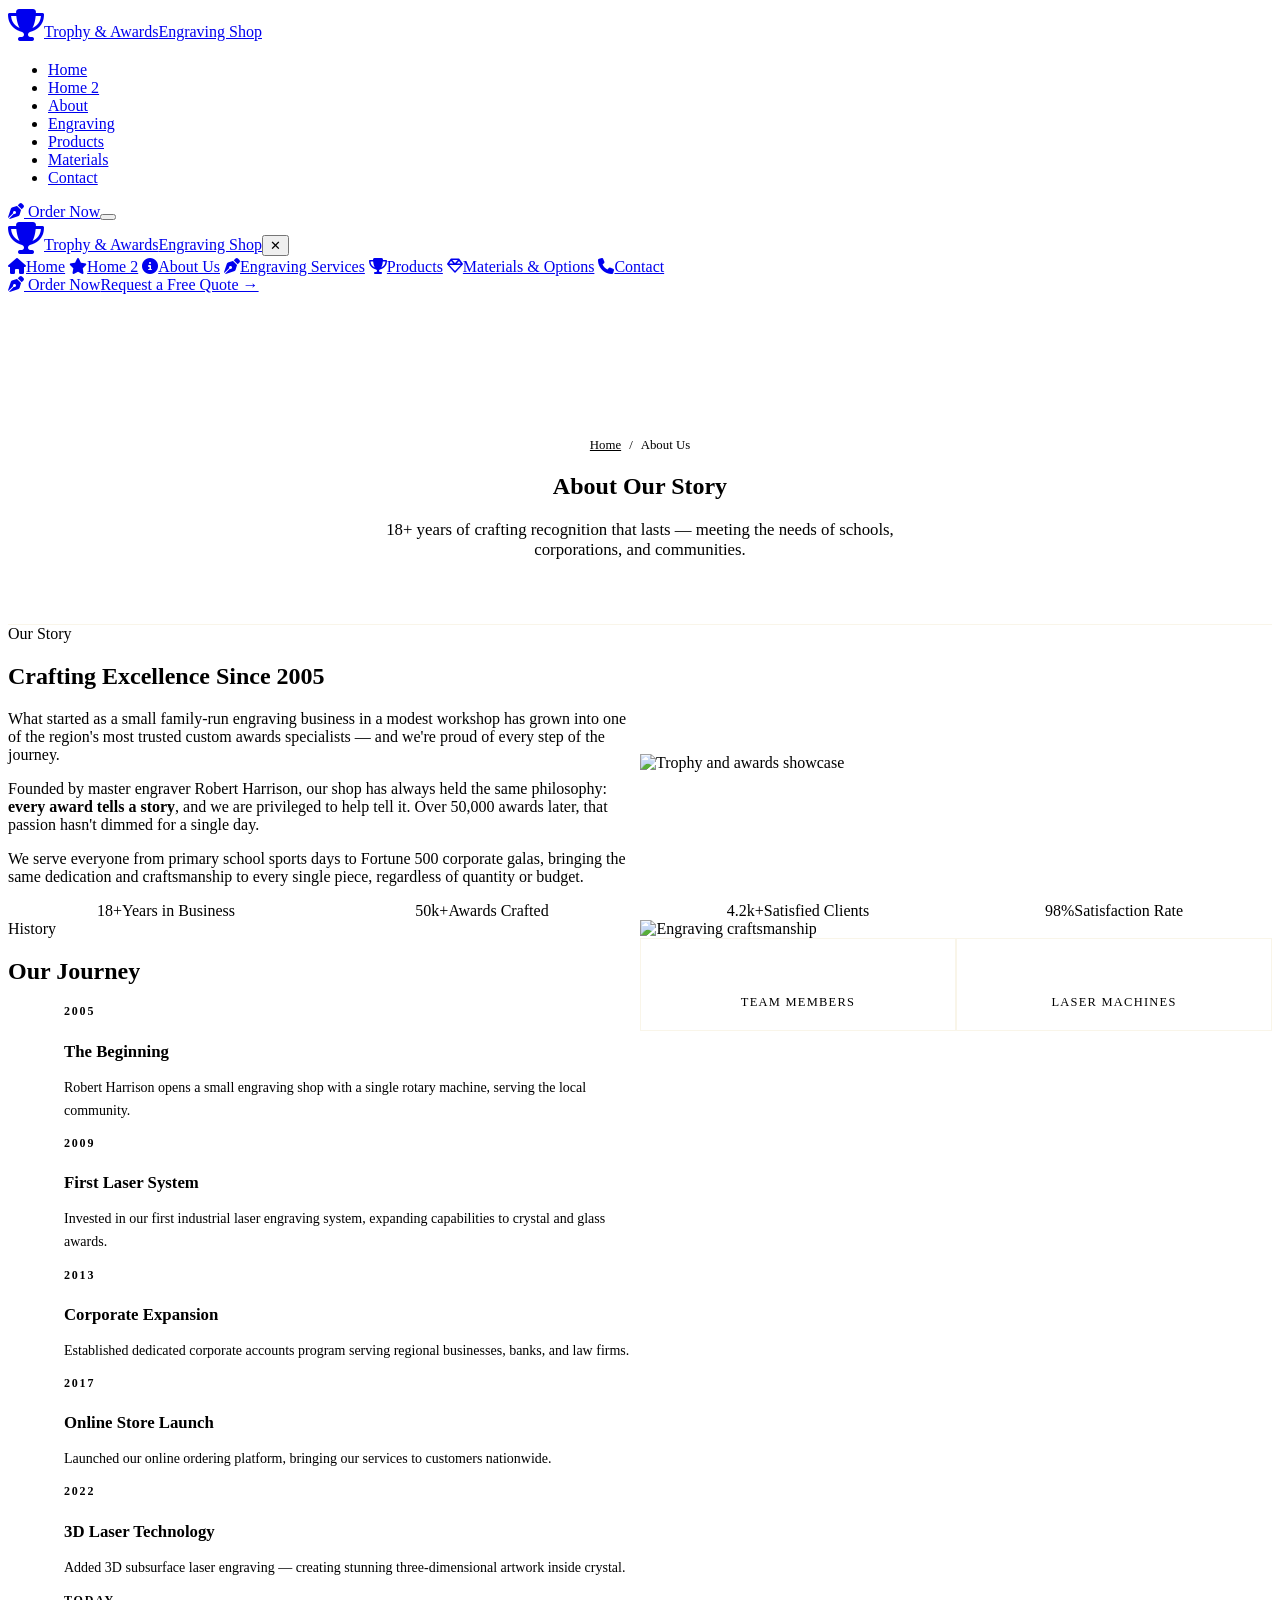
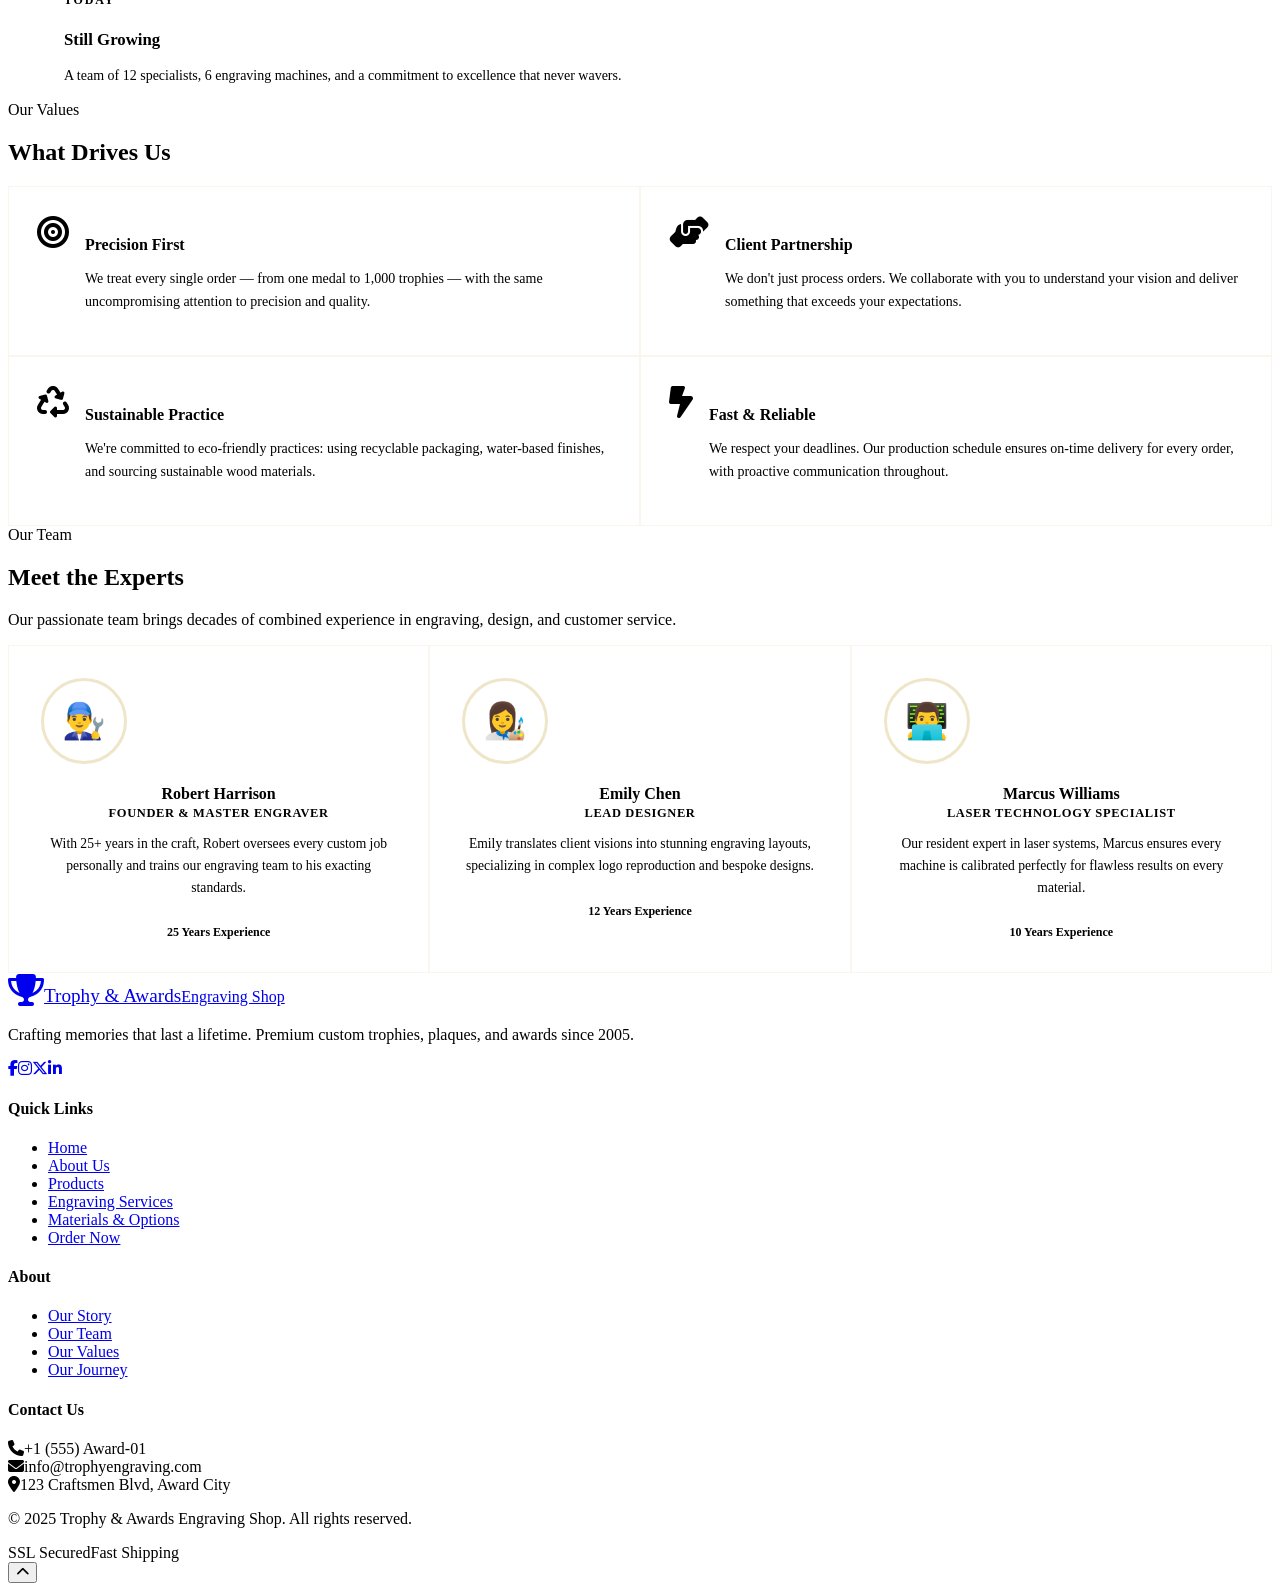
==== about.html @ d20b9114 "commit" ====
<!DOCTYPE html>
<html lang="en">
<head>
  <meta charset="UTF-8" />
  <meta name="viewport" content="width=device-width, initial-scale=1.0" />
  <title>About Us | Trophy & Awards Engraving Shop</title>
  <meta name="description" content="Learn about our 18+ years of craftsmanship, our team of expert engravers, and our commitment to delivering the finest custom awards." />
  <link rel="preconnect" href="https://fonts.googleapis.com" />
  <link rel="preconnect" href="https://fonts.gstatic.com" crossorigin />
  <link href="https://fonts.googleapis.com/css2?family=Playfair+Display:ital,wght@0,400;0,600;0,700;0,800;1,400;1,700&family=Inter:wght@300;400;500;600;700&display=swap" rel="stylesheet" />
  <link rel="stylesheet" href="https://cdnjs.cloudflare.com/ajax/libs/font-awesome/6.5.0/css/all.min.css" />
  <link rel="stylesheet" href="css/style.css" />
  <link rel="stylesheet" href="css/components.css" />
  <link rel="stylesheet" href="css/animations.css" />
  <style>
    .page-hero { padding:9rem 0 4rem;background:linear-gradient(180deg,var(--navy-mid) 0%,var(--navy) 100%);border-bottom:1px solid rgba(201,168,76,0.12);text-align:center; }
    .page-hero .breadcrumb { display:flex;align-items:center;justify-content:center;gap:0.5rem;font-size:0.8rem;color:var(--text-muted);margin-bottom:var(--space-sm); }
    .page-hero .breadcrumb a { color:var(--gold); }

    /* Timeline */
    .timeline { position:relative;padding-left:2.5rem; }
    .timeline::before { content:'';position:absolute;left:0.6rem;top:0;bottom:0;width:2px;background:linear-gradient(180deg,var(--gold),var(--gold-dark)); }
    .timeline-item { position:relative;margin-bottom:var(--space-xl);padding-left:1rem; }
    .timeline-dot { position:absolute;left:-2.5rem;top:0.1rem;width:24px;height:24px;border-radius:50%;background:var(--gold-gradient);border:3px solid var(--navy);box-shadow:0 0 0 2px var(--gold); }
    .timeline-year { font-size:0.75rem;font-weight:700;color:var(--gold);letter-spacing:0.15em;margin-bottom:0.3rem;text-transform:uppercase; }
    .timeline-item h4 { font-size:1.05rem;color:var(--white);margin-bottom:0.35rem; }
    .timeline-item p { font-size:0.875rem;color:var(--text-muted);line-height:1.65; }

    /* Values grid */
    .values-grid { display:grid;grid-template-columns:repeat(2,1fr);gap:var(--space-lg); }
    .value-card {
      background:var(--navy-mid);border:1px solid rgba(201,168,76,0.1);border-radius:var(--radius-lg);
      padding:1.75rem;display:flex;gap:1rem;align-items:flex-start;
      transition:all var(--transition-normal);
    }
    .value-card:hover { border-color:rgba(201,168,76,0.3);transform:translateY(-4px);box-shadow:var(--shadow-card); }
    .value-icon { font-size:2rem;flex-shrink:0; }
    .value-card h4 { font-size:1rem;color:var(--white);margin-bottom:0.4rem; }
    .value-card p { font-size:0.875rem;color:var(--text-muted);line-height:1.6; }

    /* Team cards */
    .team-grid { display:grid;grid-template-columns:repeat(3,1fr);gap:var(--space-lg); }
    .team-card {
      background:var(--navy-mid);border:1px solid rgba(201,168,76,0.1);border-radius:var(--radius-xl);
      padding:2rem;text-align:center;transition:all var(--transition-normal);
    }
    .team-card:hover { border-color:rgba(201,168,76,0.3);transform:translateY(-6px);box-shadow:var(--shadow-card); }
    .team-avatar { width:80px;height:80px;border-radius:50%;background:var(--navy-lighter);border:3px solid rgba(201,168,76,0.3);display:flex;align-items:center;justify-content:center;font-size:2.2rem;margin:0 auto var(--space-sm); }
    .team-card h4 { font-size:1rem;color:var(--white);margin-bottom:0.2rem; }
    .team-card .role { font-size:0.78rem;color:var(--gold);font-weight:600;letter-spacing:0.05em;text-transform:uppercase; }
    .team-card p { font-size:0.85rem;color:var(--text-muted);margin-top:0.75rem;line-height:1.6; }
    .team-card .experience { font-size:0.75rem;color:var(--text-muted);font-weight:600;margin-top:0.5rem;padding-top:0.75rem;border-top:1px solid rgba(255,255,255,0.06); }

    /* Process split */
    .about-split { display:grid;grid-template-columns:1fr 1fr;gap:var(--space-2xl);align-items:center;margin-bottom:var(--space-2xl); }
    .about-split:nth-child(even) { direction:rtl; }
    .about-split:nth-child(even) > * { direction:ltr; }
    .about-img { border-radius:var(--radius-xl);overflow:hidden;box-shadow:var(--shadow-card); }
    .about-img img { width:100%;height:360px;object-fit:cover; }

    @media(max-width:992px){
      .about-split { grid-template-columns:1fr; }
      .about-split:nth-child(even) { direction:ltr; }
      .team-grid { grid-template-columns:1fr 1fr; }
      .values-grid { grid-template-columns:1fr; }
    }
    @media(max-width:640px){ .team-grid { grid-template-columns:1fr; } }
  </style>
</head>
<body>

<nav class="navbar" id="navbar">
  <div class="container"><div class="nav-inner">
    <a href="index.html" class="nav-logo"><span class="nav-logo-icon" style="font-size:2rem;"><i class="fa-solid fa-trophy" style="color: var(--gold);"></i></span><span class="nav-logo-text"><span class="brand-name">Trophy & Awards</span><span class="brand-sub">Engraving Shop</span></span></a>
    <ul class="nav-links">
      <li><a href="index.html" class="nav-link">Home</a></li>
      <li><a href="home2.html" class="nav-link">Home 2</a></li>
      <li><a href="about.html" class="nav-link active">About</a></li>
      <li><a href="engraving-services.html" class="nav-link">Engraving</a></li>
      <li><a href="products.html" class="nav-link">Products</a></li>
      <li><a href="materials.html" class="nav-link">Materials</a></li>
      <li><a href="contact.html" class="nav-link">Contact</a></li>
    </ul>
    <div class="nav-cta"><a href="order.html" class="btn btn-primary btn-sm"><i class="fa-solid fa-pen-nib"></i> Order Now</a><button class="hamburger" id="hamburger-btn" aria-label="Toggle menu"><span></span><span></span><span></span></button></div>
  </div></div>
</nav>
<div class="mobile-overlay" id="mobile-overlay"></div>
<aside class="mobile-menu" id="mobile-menu">
  <div class="mobile-menu-header"><a href="index.html" class="nav-logo"><span class="nav-logo-icon" style="font-size:2rem;"><i class="fa-solid fa-trophy" style="color: var(--gold);"></i></span><span class="nav-logo-text"><span class="brand-name">Trophy & Awards</span><span class="brand-sub">Engraving Shop</span></span></a><button class="mobile-close" id="mobile-close-btn">✕</button></div>
  <nav class="mobile-nav-links">
    <a href="index.html" class="mobile-nav-link"><span class="link-icon"><i class="fa-solid fa-house"></i></span>Home</a>
    <a href="home2.html" class="mobile-nav-link"><span class="link-icon"><i class="fa-solid fa-star"></i></span>Home 2</a>
    <a href="about.html" class="mobile-nav-link active"><span class="link-icon"><i class="fa-solid fa-circle-info"></i></span>About Us</a>
    <a href="engraving-services.html" class="mobile-nav-link"><span class="link-icon"><i class="fa-solid fa-pen-nib"></i></span>Engraving Services</a>
    <a href="products.html" class="mobile-nav-link"><span class="link-icon"><i class="fa-solid fa-trophy"></i></span>Products</a>
    <a href="materials.html" class="mobile-nav-link"><span class="link-icon"><i class="fa-regular fa-gem"></i></span>Materials & Options</a>
    <a href="contact.html" class="mobile-nav-link"><span class="link-icon"><i class="fa-solid fa-phone"></i></span>Contact</a>
  </nav>
  <div class="mobile-menu-footer"><a href="order.html" class="btn btn-primary"><i class="fa-solid fa-pen-nib"></i> Order Now</a><a href="contact.html#quote" class="mobile-quote-btn">Request a Free Quote →</a></div>
</aside>

<!-- Page Hero -->
<section class="page-hero">
  <div class="container">
    <nav class="breadcrumb"><a href="index.html">Home</a><span>/</span><span>About Us</span></nav>
    <h1 class="fade-up">About <span class="text-gradient">Our Story</span></h1>
    <p class="fade-up anim-delay-1" style="max-width:560px;margin:1rem auto 0;font-size:1.05rem;">
      18+ years of crafting recognition that lasts — meeting the needs of schools, corporations, and communities.
    </p>
  </div>
</section>

<!-- Story -->
<section class="section">
  <div class="container">
    <div style="display:grid;grid-template-columns:1fr 1fr;gap:var(--space-2xl);align-items:center;">
      <div class="reveal-left">
        <span class="section-tag">Our Story</span>
        <h2 class="mt-sm">Crafting <span class="text-gradient">Excellence</span> Since 2005</h2>
        <p class="mt-md">What started as a small family-run engraving business in a modest workshop has grown into one of the region's most trusted custom awards specialists — and we're proud of every step of the journey.</p>
        <p class="mt-md">Founded by master engraver Robert Harrison, our shop has always held the same philosophy: <strong style="color:var(--white)">every award tells a story</strong>, and we are privileged to help tell it. Over 50,000 awards later, that passion hasn't dimmed for a single day.</p>
        <p class="mt-md">We serve everyone from primary school sports days to Fortune 500 corporate galas, bringing the same dedication and craftsmanship to every single piece, regardless of quantity or budget.</p>
      </div>
      <div class="reveal-right">
        <img src="images/hero_main.png" alt="Trophy and awards showcase" style="border-radius:var(--radius-xl);box-shadow:var(--shadow-card);height:420px;object-fit:cover;width:100%;" loading="lazy" />
      </div>
    </div>
  </div>
</section>

<!-- Stats -->
<section class="section" style="background:var(--navy-mid);">
  <div class="container">
    <div style="display:grid;grid-template-columns:repeat(4,1fr);gap:var(--space-xl);text-align:center;">
      <div class="reveal"><span class="stat-number counter-value" data-target="18" data-suffix="+">18+</span><span class="stat-label">Years in Business</span></div>
      <div class="reveal delay-1"><span class="stat-number counter-value" data-target="50000" data-suffix="+">50k+</span><span class="stat-label">Awards Crafted</span></div>
      <div class="reveal delay-2"><span class="stat-number counter-value" data-target="4200" data-suffix="+">4.2k+</span><span class="stat-label">Satisfied Clients</span></div>
      <div class="reveal delay-3"><span class="stat-number counter-value" data-target="98" data-suffix="%">98%</span><span class="stat-label">Satisfaction Rate</span></div>
    </div>
  </div>
</section>

<!-- Company Timeline -->
<section class="section">
  <div class="container">
    <div style="display:grid;grid-template-columns:1fr 1fr;gap:var(--space-2xl);align-items:flex-start;">
      <div class="reveal-left">
        <span class="section-tag">History</span>
        <h2 class="mt-sm mb-xl">Our <span class="text-gradient">Journey</span></h2>
        <div class="timeline">
          <div class="timeline-item">
            <div class="timeline-dot"></div>
            <div class="timeline-year">2005</div>
            <h4>The Beginning</h4>
            <p>Robert Harrison opens a small engraving shop with a single rotary machine, serving the local community.</p>
          </div>
          <div class="timeline-item">
            <div class="timeline-dot"></div>
            <div class="timeline-year">2009</div>
            <h4>First Laser System</h4>
            <p>Invested in our first industrial laser engraving system, expanding capabilities to crystal and glass awards.</p>
          </div>
          <div class="timeline-item">
            <div class="timeline-dot"></div>
            <div class="timeline-year">2013</div>
            <h4>Corporate Expansion</h4>
            <p>Established dedicated corporate accounts program serving regional businesses, banks, and law firms.</p>
          </div>
          <div class="timeline-item">
            <div class="timeline-dot"></div>
            <div class="timeline-year">2017</div>
            <h4>Online Store Launch</h4>
            <p>Launched our online ordering platform, bringing our services to customers nationwide.</p>
          </div>
          <div class="timeline-item">
            <div class="timeline-dot"></div>
            <div class="timeline-year">2022</div>
            <h4>3D Laser Technology</h4>
            <p>Added 3D subsurface laser engraving — creating stunning three-dimensional artwork inside crystal.</p>
          </div>
          <div class="timeline-item">
            <div class="timeline-dot"></div>
            <div class="timeline-year">Today</div>
            <h4>Still Growing</h4>
            <p>A team of 12 specialists, 6 engraving machines, and a commitment to excellence that never wavers.</p>
          </div>
        </div>
      </div>
      <div class="reveal-right" style="position:sticky;top:100px;">
        <img src="images/laser_engraving.png" alt="Engraving craftsmanship" style="border-radius:var(--radius-xl);box-shadow:var(--shadow-card);width:100%;margin-bottom:var(--space-lg);" loading="lazy" />
        <div style="display:grid;grid-template-columns:1fr 1fr;gap:var(--space-sm);">
          <div style="background:var(--navy-mid);border:1px solid rgba(201,168,76,0.12);border-radius:var(--radius-lg);padding:1.25rem;text-align:center;">
            <div style="font-size:1.8rem;font-family:var(--font-heading);background:var(--gold-gradient);-webkit-background-clip:text;-webkit-text-fill-color:transparent;background-clip:text;font-weight:800;">12</div>
            <div style="font-size:0.78rem;color:var(--text-muted);text-transform:uppercase;letter-spacing:0.1em;margin-top:0.2rem;">Team Members</div>
          </div>
          <div style="background:var(--navy-mid);border:1px solid rgba(201,168,76,0.12);border-radius:var(--radius-lg);padding:1.25rem;text-align:center;">
            <div style="font-size:1.8rem;font-family:var(--font-heading);background:var(--gold-gradient);-webkit-background-clip:text;-webkit-text-fill-color:transparent;background-clip:text;font-weight:800;">6</div>
            <div style="font-size:0.78rem;color:var(--text-muted);text-transform:uppercase;letter-spacing:0.1em;margin-top:0.2rem;">Laser Machines</div>
          </div>
        </div>
      </div>
    </div>
  </div>
</section>

<!-- Our Values -->
<section class="section" style="background:var(--navy-mid);">
  <div class="container">
    <div class="section-header">
      <span class="section-tag">Our Values</span>
      <h2>What <span class="text-gradient">Drives Us</span></h2>
      <div class="gold-divider"></div>
    </div>
    <div class="values-grid stagger-children">
      <div class="value-card reveal">
        <div class="value-icon"><i class="fa-solid fa-bullseye" style="color: var(--gold);"></i></div>
        <div><h4>Precision First</h4><p>We treat every single order — from one medal to 1,000 trophies — with the same uncompromising attention to precision and quality.</p></div>
      </div>
      <div class="value-card reveal delay-1">
        <div class="value-icon"><i class="fa-solid fa-handshake-angle" style="color: var(--gold);"></i></div>
        <div><h4>Client Partnership</h4><p>We don't just process orders. We collaborate with you to understand your vision and deliver something that exceeds your expectations.</p></div>
      </div>
      <div class="value-card reveal delay-2">
        <div class="value-icon"><i class="fa-solid fa-recycle" style="color: var(--gold);"></i></div>
        <div><h4>Sustainable Practice</h4><p>We're committed to eco-friendly practices: using recyclable packaging, water-based finishes, and sourcing sustainable wood materials.</p></div>
      </div>
      <div class="value-card reveal delay-3">
        <div class="value-icon"><i class="fa-solid fa-bolt-lightning" style="color: var(--gold);"></i></div>
        <div><h4>Fast & Reliable</h4><p>We respect your deadlines. Our production schedule ensures on-time delivery for every order, with proactive communication throughout.</p></div>
      </div>
    </div>
  </div>
</section>

<!-- Team -->
<section class="section">
  <div class="container">
    <div class="section-header">
      <span class="section-tag">Our Team</span>
      <h2>Meet the <span class="text-gradient">Experts</span></h2>
      <div class="gold-divider"></div>
      <p>Our passionate team brings decades of combined experience in engraving, design, and customer service.</p>
    </div>
    <div class="team-grid stagger-children">
      <div class="team-card reveal">
        <div class="team-avatar">👨‍🔧</div>
        <h4>Robert Harrison</h4>
        <div class="role">Founder & Master Engraver</div>
        <p>With 25+ years in the craft, Robert oversees every custom job personally and trains our engraving team to his exacting standards.</p>
        <div class="experience">25 Years Experience</div>
      </div>
      <div class="team-card reveal delay-1">
        <div class="team-avatar">👩‍🎨</div>
        <h4>Emily Chen</h4>
        <div class="role">Lead Designer</div>
        <p>Emily translates client visions into stunning engraving layouts, specializing in complex logo reproduction and bespoke designs.</p>
        <div class="experience">12 Years Experience</div>
      </div>
      <div class="team-card reveal delay-2">
        <div class="team-avatar">👨‍💻</div>
        <h4>Marcus Williams</h4>
        <div class="role">Laser Technology Specialist</div>
        <p>Our resident expert in laser systems, Marcus ensures every machine is calibrated perfectly for flawless results on every material.</p>
        <div class="experience">10 Years Experience</div>
      </div>
    </div>
  </div>
</section>

<!-- Footer -->
<footer class="footer">
  <div class="container">
    <div class="footer-grid">
      <div class="footer-brand"><a href="index.html" class="nav-logo"><span class="nav-logo-icon" style="font-size:2rem;"><i class="fa-solid fa-trophy" style="color: var(--gold);"></i></span><span class="nav-logo-text"><span class="brand-name" style="font-size:1.2rem;">Trophy & Awards</span><span class="brand-sub">Engraving Shop</span></span></a><p>Crafting memories that last a lifetime. Premium custom trophies, plaques, and awards since 2005.</p><div class="footer-social"><a href="#" class="social-link"><i class="fa-brands fa-facebook-f"></i></a><a href="#" class="social-link"><i class="fa-brands fa-instagram"></i></a><a href="#" class="social-link"><i class="fa-brands fa-x-twitter"></i></a><a href="#" class="social-link"><i class="fa-brands fa-linkedin-in"></i></a></div></div>
      <div><h4 class="footer-heading">Quick Links</h4><ul class="footer-links"><li><a href="index.html">Home</a></li><li><a href="about.html">About Us</a></li><li><a href="products.html">Products</a></li><li><a href="engraving-services.html">Engraving Services</a></li><li><a href="materials.html">Materials & Options</a></li><li><a href="order.html">Order Now</a></li></ul></div>
      <div><h4 class="footer-heading">About</h4><ul class="footer-links"><li><a href="about.html">Our Story</a></li><li><a href="about.html">Our Team</a></li><li><a href="about.html">Our Values</a></li><li><a href="about.html">Our Journey</a></li></ul></div>
      <div><h4 class="footer-heading">Contact Us</h4><div class="footer-contact-item"><span class="icon"><i class="fa-solid fa-phone" style="color: var(--gold);"></i></span><span>+1 (555) Award-01</span></div><div class="footer-contact-item"><span class="icon"><i class="fa-solid fa-envelope" style="color: var(--gold);"></i></span><span>info@trophyengraving.com</span></div><div class="footer-contact-item"><span class="icon"><i class="fa-solid fa-location-dot" style="color: var(--gold);"></i></span><span>123 Craftsmen Blvd, Award City</span></div></div>
    </div>
    <div class="footer-bottom"><p>© 2025 Trophy & Awards Engraving Shop. All rights reserved.</p><div class="footer-badges"><span class="badge badge-gold">SSL Secured</span><span class="badge badge-silver">Fast Shipping</span></div></div>
  </div>
</footer>
<button id="back-to-top" aria-label="Back to top"><i class="fa-solid fa-chevron-up"></i></button>
<script src="js/main.js"></script>
</body>
</html>
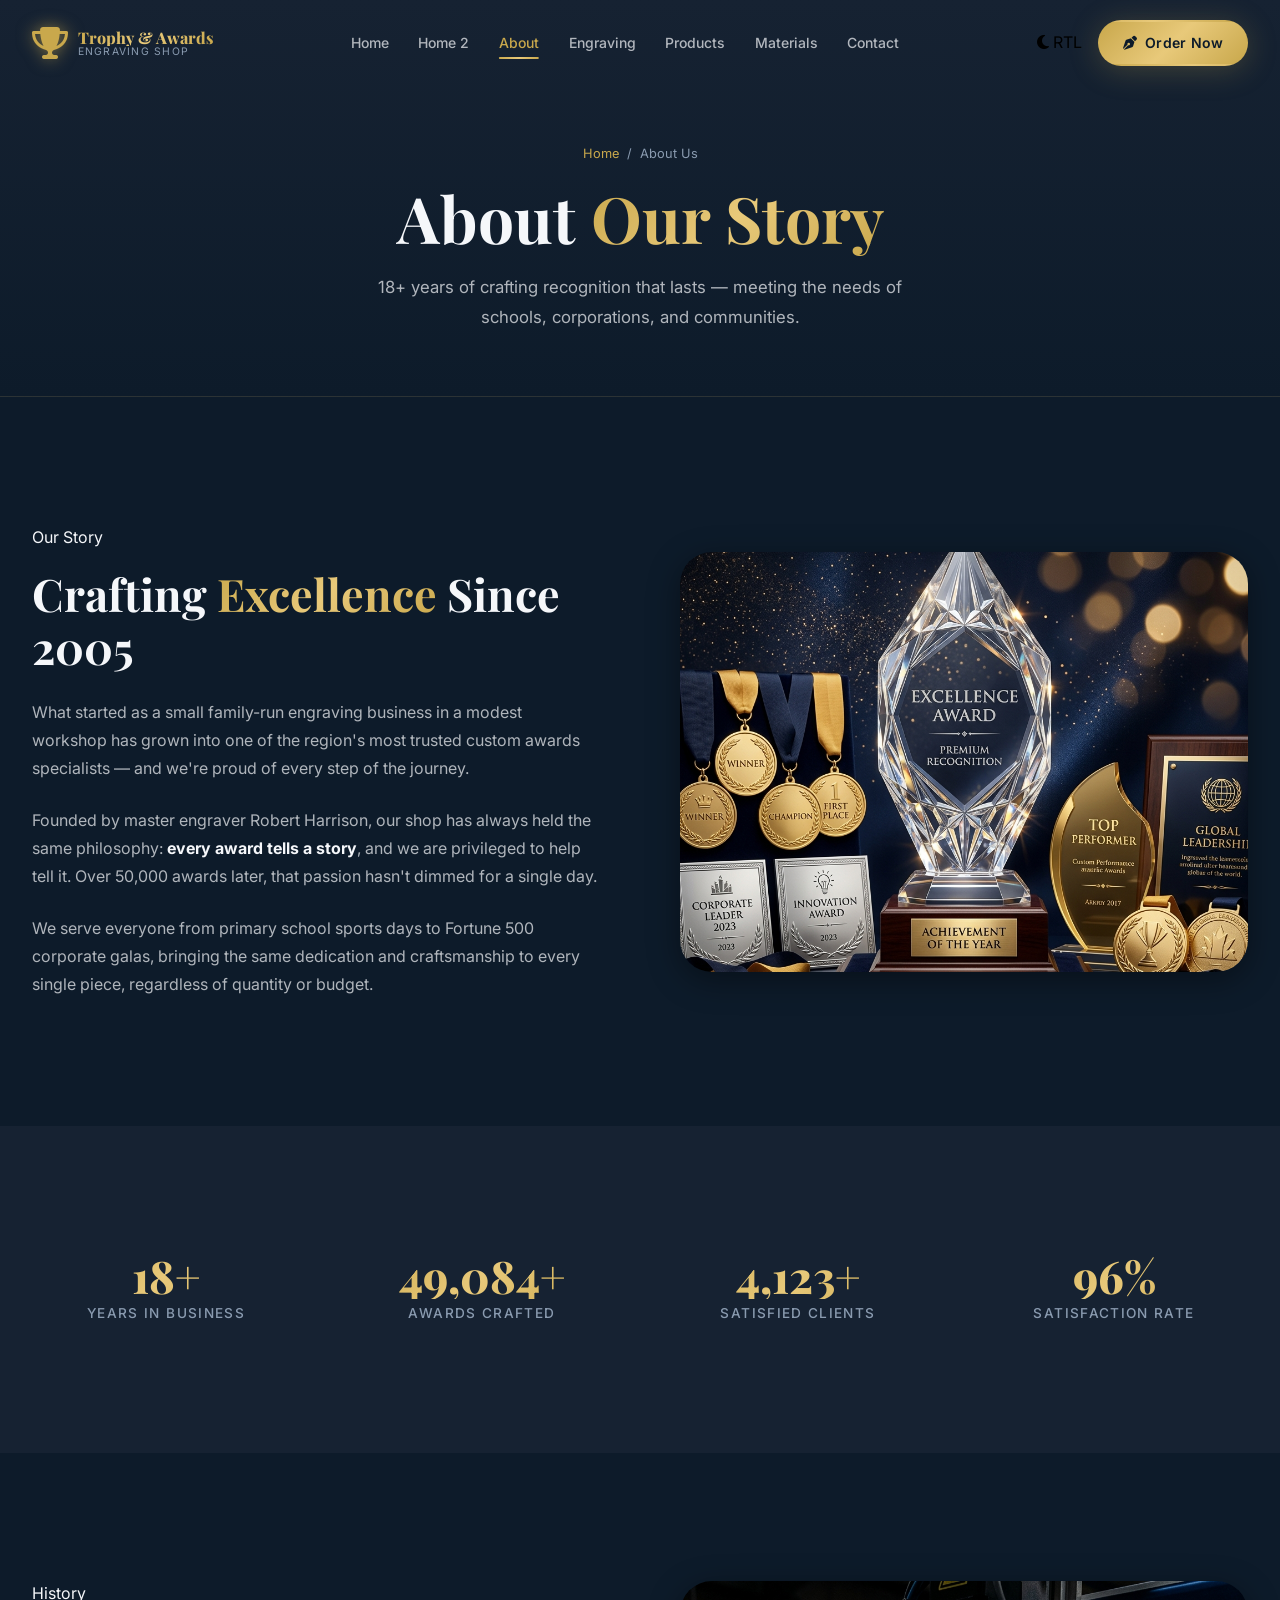
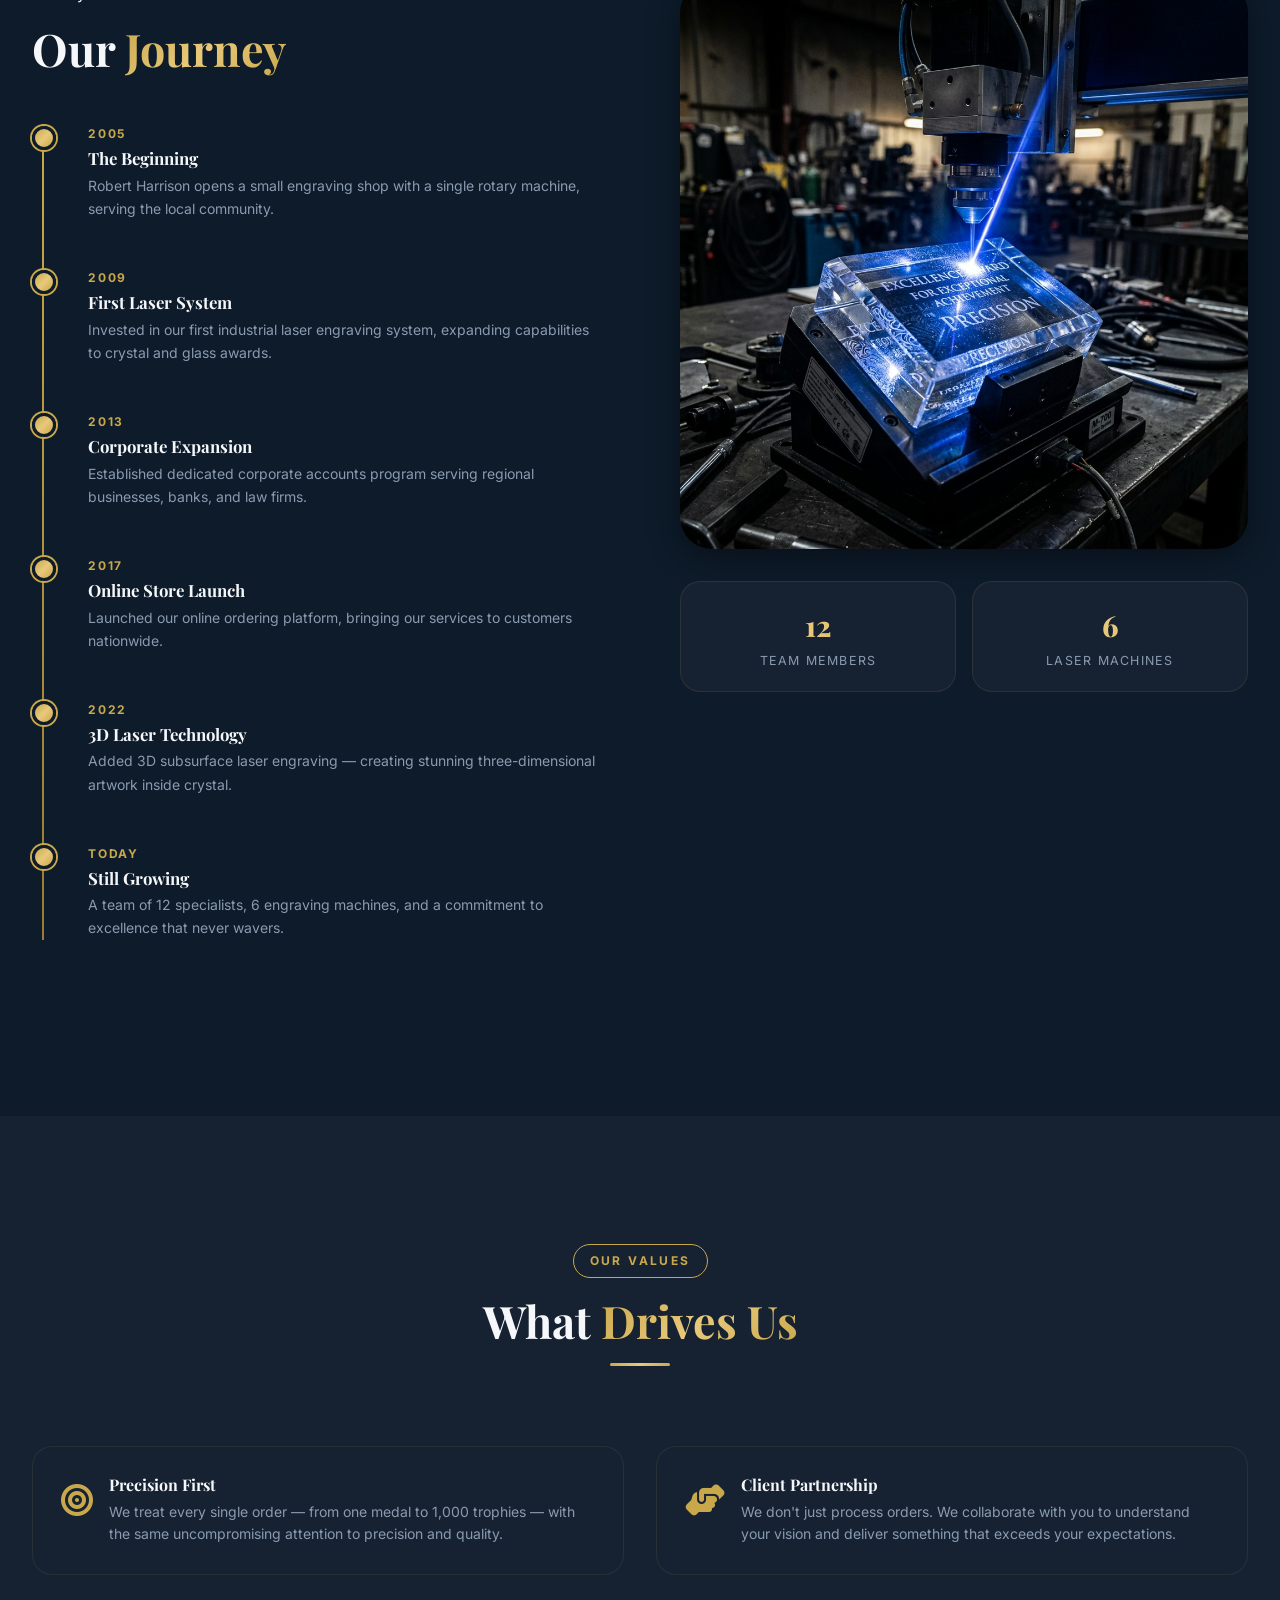
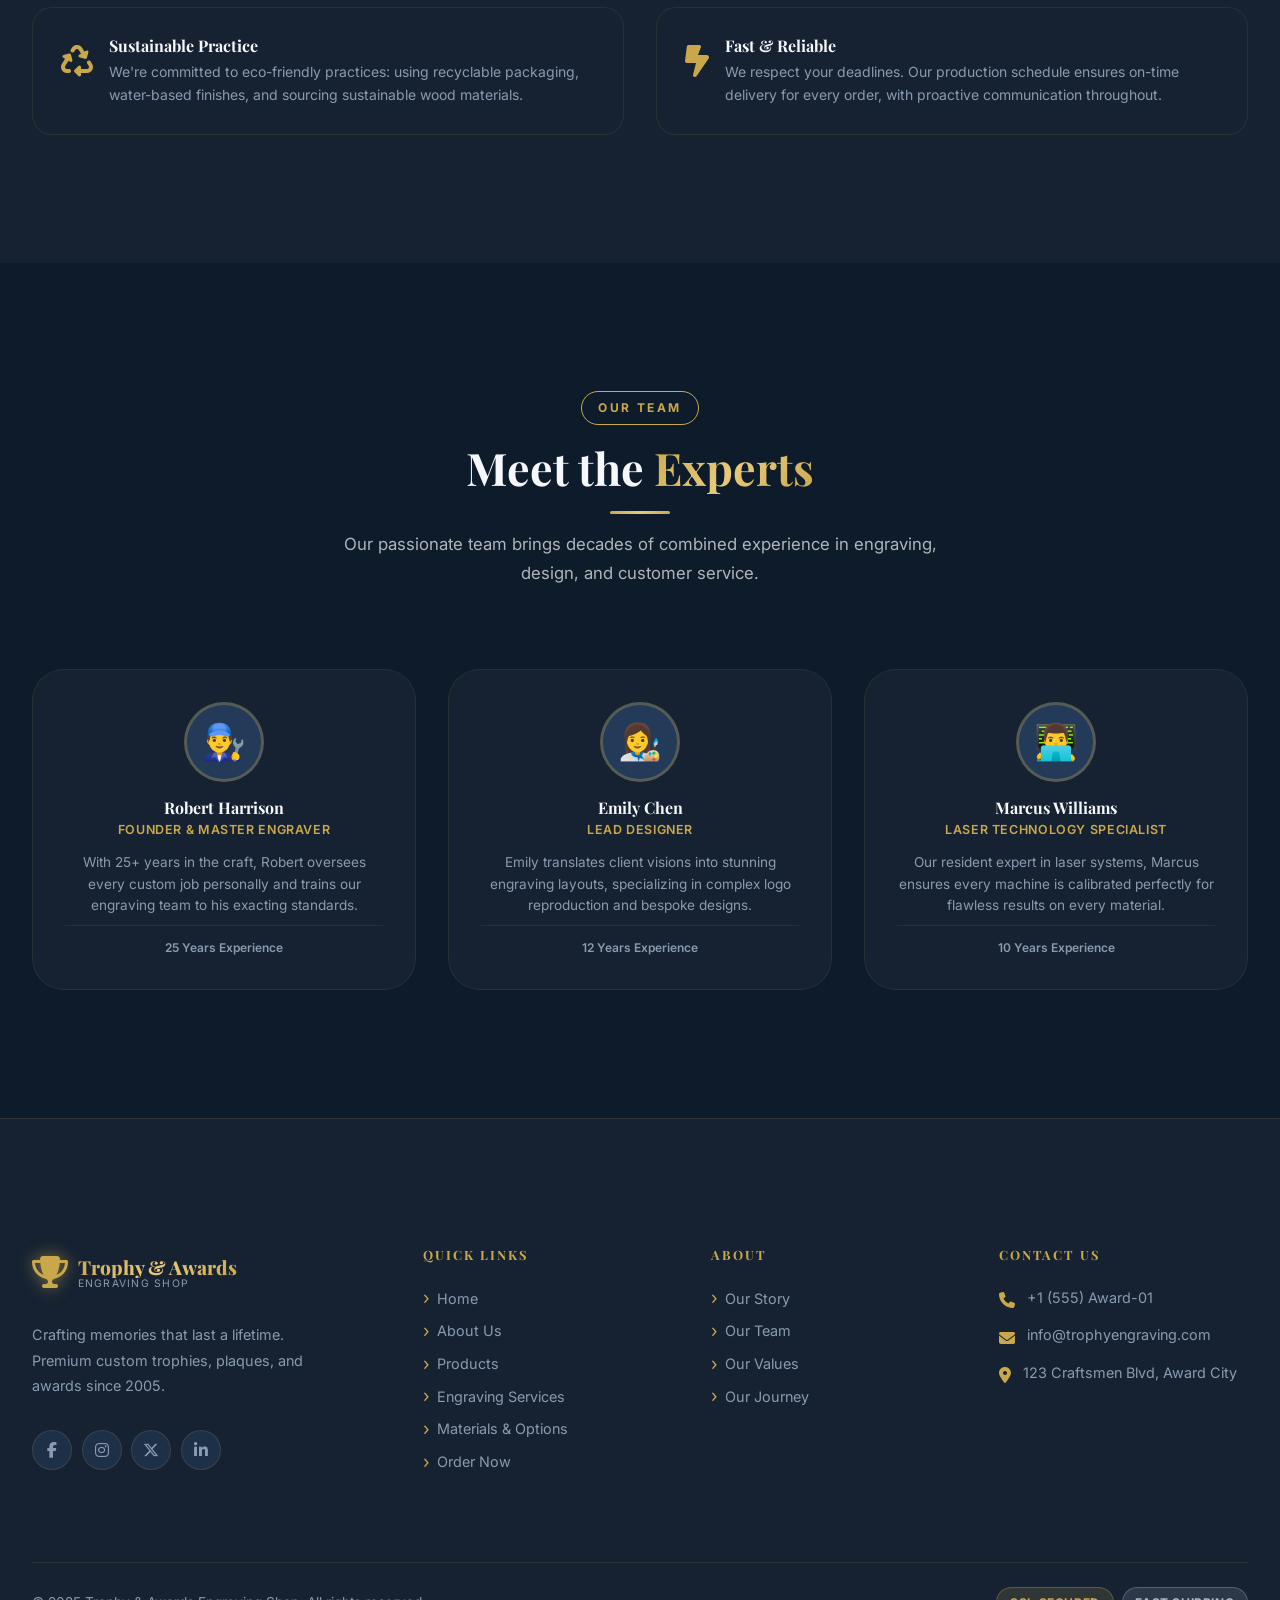
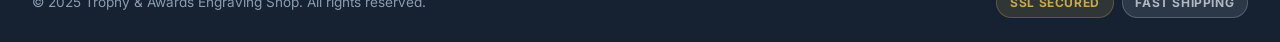
==== commit e171bc60: "commit" ====
--- a/about.html
+++ b/about.html
@@ -66,6 +66,7 @@
     }
     @media(max-width:640px){ .team-grid { grid-template-columns:1fr; } }
   </style>
+  <link rel="icon" href="data:image/svg+xml,<svg xmlns=%22http://www.w3.org/2000/svg%22 viewBox=%220 0 576 512%22><path fill=%22%23c9a84c%22 d=%22M400 0H176c-26.5 0-48.1 21.8-47.1 48.2c.2 5.3 .4 10.6 .7 15.8H24C10.7 64 0 74.7 0 88c0 92.6 33.5 157 78.5 200.7c44.3 43.1 98.3 64.8 138.1 75.8c23.4 6.5 39.4 26 39.4 45.6c0 20.9-17 37.9-37.9 37.9H192c-17.7 0-32 14.3-32 32s14.3 32 32 32h192c17.7 0 32-14.3 32-32s-14.3-32-32-32h-26.1c-20.9 0-37.9-17-37.9-37.9c0-19.6 16-39.2 39.4-45.6c39.9-11 93.9-32.7 138.2-75.8C542.5 245 576 180.6 576 88c0-13.3-10.7-24-24-24h-105.5c.3-5.2 .5-10.5 .7-15.8C448.1 21.8 426.5 0 400 0zM48 88H132.8c2.8 44.5 9 86.8 18.2 124.6C103 175.7 48 123.6 48 88zM425 212.6c9.3-37.8 15.4-80.1 18.2-124.6H528c0 35.6-55 87.7-103 124.6z%22/></svg>" type="image/svg+xml">
 </head>
 <body>
 
@@ -81,7 +82,14 @@
       <li><a href="materials.html" class="nav-link">Materials</a></li>
       <li><a href="contact.html" class="nav-link">Contact</a></li>
     </ul>
-    <div class="nav-cta"><a href="order.html" class="btn btn-primary btn-sm"><i class="fa-solid fa-pen-nib"></i> Order Now</a><button class="hamburger" id="hamburger-btn" aria-label="Toggle menu"><span></span><span></span><span></span></button></div>
+          <div class="nav-cta">
+        <div class="theme-rtl-controls">
+          <button id="theme-toggle" class="btn-theme" aria-label="Toggle Theme" title="Toggle Theme"><i class="fa-solid fa-moon"></i></button>
+          <button id="rtl-toggle" class="btn-rtl" aria-label="Toggle RTL" title="Toggle RTL">RTL</button>
+        </div>
+        <a href="order.html" class="btn btn-primary btn-sm"><i class="fa-solid fa-pen-nib"></i> Order Now</a>
+        <button class="hamburger" id="hamburger-btn" aria-label="Toggle menu"><span></span><span></span><span></span></button>
+      </div>
   </div></div>
 </nav>
 <div class="mobile-overlay" id="mobile-overlay"></div>
--- a/css/style.css
+++ b/css/style.css
@@ -0,0 +1,599 @@
+/* ============================================================
+   TROPHY & AWARDS ENGRAVING SHOP — Global Styles
+   ============================================================ */
+
+/* --- Google Fonts --- */
+@import url('https://fonts.googleapis.com/css2?family=Playfair+Display:ital,wght@0,400;0,600;0,700;0,800;1,400;1,700&family=Inter:wght@300;400;500;600;700&display=swap');
+
+/* --- Design Tokens --- */
+:root {
+  /* Colors */
+  --gold:          #C9A84C;
+  --gold-light:    #E8C97A;
+  --gold-dark:     #9A7B2F;
+  --gold-gradient: linear-gradient(135deg, #C9A84C 0%, #E8C97A 50%, #C9A84C 100%);
+  --silver:        #B0B8C1;
+  --silver-light:  #D4DCE6;
+  --navy:          #0D1B2A;
+  --navy-mid:      #162232;
+  --navy-light:    #1E3048;
+  --navy-lighter:  #243A59;
+  --white:         #F5F7FA;
+  --white-70:      rgba(245, 247, 250, 0.7);
+  --text-muted:    #8A9BB0;
+  --danger:        #E05252;
+  --success:       #4CAF7D;
+
+  /* Shadows */
+  --shadow-gold:   0 4px 30px rgba(201, 168, 76, 0.25);
+  --shadow-card:   0 8px 32px rgba(0, 0, 0, 0.4);
+  --shadow-hover:  0 16px 48px rgba(0, 0, 0, 0.5);
+  --shadow-glow:   0 0 30px rgba(201, 168, 76, 0.35);
+
+  /* Spacing */
+  --space-xs:  0.5rem;
+  --space-sm:  1rem;
+  --space-md:  1.5rem;
+  --space-lg:  2rem;
+  --space-xl:  3rem;
+  --space-2xl: 5rem;
+  --space-3xl: 8rem;
+
+  /* Border */
+  --radius-sm:  6px;
+  --radius-md:  12px;
+  --radius-lg:  20px;
+  --radius-xl:  32px;
+  --radius-full: 9999px;
+
+  /* Transitions */
+  --transition-fast:   0.2s ease;
+  --transition-normal: 0.35s ease;
+  --transition-slow:   0.6s ease;
+
+  /* Font */
+  --font-heading: 'Playfair Display', Georgia, serif;
+  --font-body:    'Inter', -apple-system, sans-serif;
+
+  /* Z-index layers */
+  --z-base:   1;
+  --z-above:  10;
+  --z-nav:    100;
+  --z-modal:  200;
+  --z-toast:  300;
+}
+
+/* --- Reset & Base --- */
+*, *::before, *::after {
+  box-sizing: border-box;
+  margin: 0;
+  padding: 0;
+}
+
+html {
+  scroll-behavior: smooth;
+  font-size: 16px;
+  -webkit-text-size-adjust: 100%;
+}
+
+body {
+  font-family: var(--font-body);
+  background-color: var(--navy);
+  color: var(--white);
+  line-height: 1.6;
+  overflow-x: hidden;
+  -webkit-font-smoothing: antialiased;
+}
+
+img {
+  max-width: 100%;
+  height: auto;
+  display: block;
+}
+
+a {
+  color: inherit;
+  text-decoration: none;
+}
+
+ul, ol {
+  list-style: none;
+}
+
+button, input, select, textarea {
+  font-family: inherit;
+  font-size: inherit;
+}
+
+button {
+  cursor: pointer;
+  border: none;
+  background: none;
+}
+
+/* --- Scrollbar --- */
+::-webkit-scrollbar { width: 8px; }
+::-webkit-scrollbar-track { background: var(--navy); }
+::-webkit-scrollbar-thumb { background: var(--navy-lighter); border-radius: 4px; }
+::-webkit-scrollbar-thumb:hover { background: var(--gold-dark); }
+
+/* --- Selection --- */
+::selection { background: var(--gold); color: var(--navy); }
+
+/* --- Typography --- */
+h1, h2, h3, h4, h5, h6 {
+  font-family: var(--font-heading);
+  line-height: 1.2;
+  font-weight: 700;
+}
+
+h1 { font-size: clamp(2.5rem, 5vw, 4rem); }
+h2 { font-size: clamp(1.8rem, 3.5vw, 2.8rem); }
+h3 { font-size: clamp(1.3rem, 2.5vw, 1.8rem); }
+h4 { font-size: 1.2rem; }
+
+p { color: var(--white-70); line-height: 1.75; }
+
+.text-gold        { color: var(--gold); }
+.text-silver      { color: var(--silver); }
+.text-muted       { color: var(--text-muted); }
+.text-white       { color: var(--white); }
+.text-center      { text-align: center; }
+.text-gradient {
+  background: var(--gold-gradient);
+  -webkit-background-clip: text;
+  -webkit-text-fill-color: transparent;
+  background-clip: text;
+}
+
+/* --- Layout Utilities --- */
+.container {
+  width: 100%;
+  max-width: 1280px;
+  margin: 0 auto;
+  padding: 0 var(--space-lg);
+}
+
+.container-sm {
+  max-width: 900px;
+  margin: 0 auto;
+  padding: 0 var(--space-lg);
+}
+
+.section {
+  padding: var(--space-3xl) 0;
+}
+
+.section-sm {
+  padding: var(--space-2xl) 0;
+}
+
+.section-header {
+  text-align: center;
+  margin-bottom: var(--space-2xl);
+}
+
+.section-header .section-tag {
+  display: inline-block;
+  font-size: 0.75rem;
+  font-weight: 700;
+  letter-spacing: 0.2em;
+  text-transform: uppercase;
+  color: var(--gold);
+  border: 1px solid var(--gold);
+  padding: 0.4rem 1rem;
+  border-radius: var(--radius-full);
+  margin-bottom: var(--space-sm);
+}
+
+.section-header h2 {
+  margin-bottom: var(--space-sm);
+}
+
+.section-header p {
+  max-width: 600px;
+  margin: 0 auto;
+  font-size: 1.05rem;
+}
+
+/* Divider */
+.gold-divider {
+  width: 60px;
+  height: 3px;
+  background: var(--gold-gradient);
+  margin: var(--space-sm) auto;
+  border-radius: 2px;
+}
+
+/* --- Grid Utilities --- */
+.grid-2 { display: grid; grid-template-columns: repeat(2, 1fr); gap: var(--space-lg); }
+.grid-3 { display: grid; grid-template-columns: repeat(3, 1fr); gap: var(--space-lg); }
+.grid-4 { display: grid; grid-template-columns: repeat(4, 1fr); gap: var(--space-lg); }
+.grid-auto { display: grid; grid-template-columns: repeat(auto-fit, minmax(260px, 1fr)); gap: var(--space-lg); }
+
+/* --- Flex Utilities --- */
+.flex         { display: flex; }
+.flex-center  { display: flex; align-items: center; justify-content: center; }
+.flex-between { display: flex; align-items: center; justify-content: space-between; }
+.gap-sm  { gap: var(--space-sm); }
+.gap-md  { gap: var(--space-md); }
+.gap-lg  { gap: var(--space-lg); }
+
+/* --- Buttons --- */
+.btn {
+  display: inline-flex;
+  align-items: center;
+  justify-content: center;
+  gap: 0.5rem;
+  padding: 0.85rem 2rem;
+  border-radius: var(--radius-full);
+  font-weight: 600;
+  font-size: 0.95rem;
+  letter-spacing: 0.02em;
+  transition: all var(--transition-normal);
+  white-space: nowrap;
+  border: 2px solid transparent;
+  position: relative;
+  overflow: hidden;
+}
+
+.btn::after {
+  content: '';
+  position: absolute;
+  inset: 0;
+  background: rgba(255,255,255,0.1);
+  opacity: 0;
+  transition: opacity var(--transition-fast);
+}
+
+.btn:hover::after { opacity: 1; }
+
+.btn-primary {
+  background: var(--gold-gradient);
+  color: var(--navy);
+  box-shadow: var(--shadow-gold);
+}
+.btn-primary:hover {
+  transform: translateY(-2px);
+  box-shadow: 0 8px 40px rgba(201, 168, 76, 0.5);
+}
+
+.btn-outline {
+  background: transparent;
+  border-color: var(--gold);
+  color: var(--gold);
+}
+.btn-outline:hover {
+  background: var(--gold);
+  color: var(--navy);
+  transform: translateY(-2px);
+}
+
+.btn-secondary {
+  background: var(--navy-light);
+  color: var(--white);
+  border-color: var(--navy-lighter);
+}
+.btn-secondary:hover {
+  background: var(--navy-lighter);
+  transform: translateY(-2px);
+}
+
+.btn-lg { padding: 1rem 2.5rem; font-size: 1.05rem; }
+.btn-sm { padding: 0.6rem 1.4rem; font-size: 0.875rem; }
+
+/* Shimmer animation on primary btn */
+.btn-primary::before {
+  content: '';
+  position: absolute;
+  top: 0;
+  left: -100%;
+  width: 60%;
+  height: 100%;
+  background: linear-gradient(90deg, transparent, rgba(255,255,255,0.3), transparent);
+  transform: skewX(-15deg);
+  transition: left 0.6s ease;
+}
+.btn-primary:hover::before { left: 150%; }
+
+/* --- Badges --- */
+.badge {
+  display: inline-block;
+  padding: 0.3rem 0.8rem;
+  border-radius: var(--radius-full);
+  font-size: 0.75rem;
+  font-weight: 700;
+  letter-spacing: 0.05em;
+  text-transform: uppercase;
+}
+.badge-gold    { background: rgba(201,168,76,0.15); color: var(--gold); border: 1px solid rgba(201,168,76,0.3); }
+.badge-silver  { background: rgba(176,184,193,0.15); color: var(--silver); border: 1px solid rgba(176,184,193,0.3); }
+.badge-navy    { background: var(--navy-light); color: var(--white); }
+
+/* --- Cards --- */
+.card {
+  background: var(--navy-mid);
+  border: 1px solid rgba(201,168,76,0.12);
+  border-radius: var(--radius-lg);
+  overflow: hidden;
+  transition: all var(--transition-normal);
+  position: relative;
+}
+.card:hover {
+  border-color: rgba(201,168,76,0.35);
+  transform: translateY(-6px);
+  box-shadow: var(--shadow-hover);
+}
+
+.card-glass {
+  background: rgba(30,48,72,0.6);
+  backdrop-filter: blur(16px);
+  border: 1px solid rgba(201,168,76,0.15);
+  border-radius: var(--radius-lg);
+}
+
+/* --- Forms --- */
+.form-group {
+  margin-bottom: var(--space-md);
+}
+
+.form-label {
+  display: block;
+  font-size: 0.875rem;
+  font-weight: 600;
+  color: var(--silver);
+  margin-bottom: 0.4rem;
+  letter-spacing: 0.03em;
+}
+
+.form-control {
+  width: 100%;
+  background: var(--navy-light);
+  border: 1px solid rgba(201,168,76,0.2);
+  border-radius: var(--radius-md);
+  color: var(--white);
+  padding: 0.85rem 1.1rem;
+  font-size: 0.95rem;
+  transition: all var(--transition-fast);
+  outline: none;
+  -webkit-appearance: none;
+}
+
+.form-control:focus {
+  border-color: var(--gold);
+  box-shadow: 0 0 0 3px rgba(201,168,76,0.15);
+}
+
+.form-control::placeholder { color: var(--text-muted); }
+
+select.form-control { cursor: pointer; }
+
+textarea.form-control { resize: vertical; min-height: 120px; }
+
+/* --- Hero Base --- */
+.hero {
+  position: relative;
+  min-height: 100vh;
+  display: flex;
+  align-items: center;
+  overflow: hidden;
+  background: var(--navy);
+}
+
+.hero-bg {
+  position: absolute;
+  inset: 0;
+  background-size: cover;
+  background-position: center;
+  background-attachment: fixed;
+}
+
+.hero-overlay {
+  position: absolute;
+  inset: 0;
+  background: linear-gradient(135deg,
+    rgba(13,27,42,0.92) 0%,
+    rgba(13,27,42,0.75) 50%,
+    rgba(13,27,42,0.85) 100%);
+}
+
+.hero-content {
+  position: relative;
+  z-index: var(--z-above);
+}
+
+/* --- Star Rating --- */
+.stars { color: var(--gold); letter-spacing: 2px; }
+
+/* --- Divider Lines --- */
+.divider {
+  border: none;
+  height: 1px;
+  background: linear-gradient(90deg, transparent, rgba(201,168,76,0.3), transparent);
+  margin: var(--space-xl) 0;
+}
+
+/* --- Stats Strip --- */
+.stat-item {
+  text-align: center;
+}
+.stat-number {
+  font-family: var(--font-heading);
+  font-size: 2.8rem;
+  font-weight: 800;
+  background: var(--gold-gradient);
+  -webkit-background-clip: text;
+  -webkit-text-fill-color: transparent;
+  background-clip: text;
+  line-height: 1;
+  display: block;
+}
+.stat-label {
+  font-size: 0.85rem;
+  font-weight: 500;
+  color: var(--text-muted);
+  text-transform: uppercase;
+  letter-spacing: 0.1em;
+  margin-top: 0.25rem;
+  display: block;
+}
+
+/* --- Icon Boxes --- */
+.icon-box {
+  width: 56px;
+  height: 56px;
+  border-radius: var(--radius-md);
+  background: rgba(201,168,76,0.1);
+  border: 1px solid rgba(201,168,76,0.2);
+  display: flex;
+  align-items: center;
+  justify-content: center;
+  font-size: 1.5rem;
+  flex-shrink: 0;
+  transition: all var(--transition-normal);
+}
+.icon-box:hover {
+  background: rgba(201,168,76,0.2);
+  box-shadow: var(--shadow-glow);
+}
+
+/* --- Tags / Chips --- */
+.tag {
+  display: inline-block;
+  padding: 0.25rem 0.75rem;
+  background: var(--navy-light);
+  border: 1px solid var(--navy-lighter);
+  border-radius: var(--radius-full);
+  font-size: 0.8rem;
+  font-weight: 500;
+  color: var(--silver);
+  transition: all var(--transition-fast);
+  cursor: pointer;
+}
+.tag:hover, .tag.active {
+  background: var(--gold);
+  border-color: var(--gold);
+  color: var(--navy);
+}
+
+/* --- Back to top --- */
+#back-to-top {
+  position: fixed;
+  bottom: 2rem;
+  right: 2rem;
+  width: 48px;
+  height: 48px;
+  background: var(--gold-gradient);
+  border-radius: 50%;
+  display: flex;
+  align-items: center;
+  justify-content: center;
+  color: var(--navy);
+  font-size: 1.25rem;
+  z-index: var(--z-above);
+  opacity: 0;
+  transform: translateY(20px);
+  transition: all var(--transition-normal);
+  cursor: pointer;
+  box-shadow: var(--shadow-gold);
+}
+#back-to-top.visible { opacity: 1; transform: translateY(0); }
+#back-to-top:hover { transform: translateY(-4px); }
+
+/* --- Reveal Animations --- */
+.reveal {
+  opacity: 0;
+  transform: translateY(30px);
+  transition: opacity 0.7s ease, transform 0.7s ease;
+}
+.reveal.visible {
+  opacity: 1;
+  transform: translateY(0);
+}
+.reveal-left {
+  opacity: 0;
+  transform: translateX(-40px);
+  transition: opacity 0.7s ease, transform 0.7s ease;
+}
+.reveal-left.visible { opacity: 1; transform: translateX(0); }
+.reveal-right {
+  opacity: 0;
+  transform: translateX(40px);
+  transition: opacity 0.7s ease, transform 0.7s ease;
+}
+.reveal-right.visible { opacity: 1; transform: translateX(0); }
+
+.delay-1 { transition-delay: 0.1s; }
+.delay-2 { transition-delay: 0.2s; }
+.delay-3 { transition-delay: 0.3s; }
+.delay-4 { transition-delay: 0.4s; }
+.delay-5 { transition-delay: 0.5s; }
+
+/* --- Spacing Utilities --- */
+.mt-sm { margin-top: var(--space-sm); }
+.mt-md { margin-top: var(--space-md); }
+.mt-lg { margin-top: var(--space-lg); }
+.mt-xl { margin-top: var(--space-xl); }
+.mb-sm { margin-bottom: var(--space-sm); }
+.mb-md { margin-bottom: var(--space-md); }
+.mb-lg { margin-bottom: var(--space-lg); }
+.mb-xl { margin-bottom: var(--space-xl); }
+
+/* --- Responsive Breakpoints --- */
+@media (max-width: 1200px) {
+  .grid-4 { grid-template-columns: repeat(2, 1fr); }
+}
+
+@media (max-width: 992px) {
+  .grid-3 { grid-template-columns: repeat(2, 1fr); }
+  .section { padding: var(--space-2xl) 0; }
+  
+  /* Centering for mobile and tab view */
+  h1, h2, h3, h4, h5, h6, p, .text-muted, .hero-subtitle {
+    text-align: center !important;
+  }
+  p, .hero-subtitle {
+    margin-left: auto;
+    margin-right: auto;
+  }
+  .hero-eyebrow, .section-tag {
+    margin-left: auto !important;
+    margin-right: auto !important;
+    display: flex !important;
+    width: fit-content;
+  }
+  .hero-actions, .hero-badges, .carousel-controls, .filter-tabs, .radio-group {
+    justify-content: center !important;
+  }
+  .reveal-left, .reveal-right, .feature-content, .hero-cols > div, .about-split > div {
+    text-align: center !important;
+  }
+  ul, ol, li {
+    text-align: center !important;
+  }
+  .value-card, .contact-info-item, .footer-contact-item, .service-card, .product-body {
+    flex-direction: column !important;
+    align-items: center !important;
+    text-align: center !important;
+  }
+  .service-card .btn, .product-body .btn {
+    align-self: center !important;
+  }
+  /* Reset form alignment so labels stay readable */
+  .form-group label {
+    text-align: left !important;
+  }
+}
+
+@media (max-width: 768px) {
+  .grid-2, .grid-3, .grid-4 { grid-template-columns: 1fr; }
+  .container { padding: 0 var(--space-sm); }
+  .section { padding: var(--space-xl) 0; }
+  h1 { font-size: clamp(1.8rem, 7vw, 2.5rem); }
+  h2 { font-size: clamp(1.5rem, 5vw, 2rem); }
+  .btn-lg { padding: 0.9rem 2rem; font-size: 1rem; }
+}
+
+@media (max-width: 480px) {
+  :root { --space-lg: 1.25rem; }
+}
--- a/css/components.css
+++ b/css/components.css
@@ -0,0 +1,781 @@
+/* ============================================================
+   COMPONENTS — Navigation, Footer, Product Cards, Testimonials
+   ============================================================ */
+
+/* ===========================
+   NAVIGATION
+   =========================== */
+.navbar {
+  position: fixed;
+  top: 0;
+  left: 0;
+  right: 0;
+  z-index: var(--z-nav);
+  padding: 1.1rem 0;
+  transition: all 0.4s ease;
+  background: transparent;
+}
+
+.navbar.scrolled {
+  background: rgba(13, 27, 42, 0.97);
+  backdrop-filter: blur(20px);
+  -webkit-backdrop-filter: blur(20px);
+  padding: 0.75rem 0;
+  box-shadow: 0 4px 30px rgba(0,0,0,0.4), 0 1px 0 rgba(201,168,76,0.15);
+}
+
+.nav-inner {
+  display: flex;
+  align-items: center;
+  justify-content: space-between;
+  gap: var(--space-md);
+}
+
+/* Logo */
+.nav-logo {
+  display: flex;
+  align-items: center;
+  gap: 0.6rem;
+  text-decoration: none;
+  flex-shrink: 0;
+}
+.nav-logo-icon {
+  font-size: 1.8rem;
+  filter: drop-shadow(0 0 8px rgba(201,168,76,0.6));
+}
+.nav-logo-text {
+  display: flex;
+  flex-direction: column;
+  line-height: 1.1;
+}
+.nav-logo-text .brand-name {
+  font-family: var(--font-heading);
+  font-size: 1rem;
+  font-weight: 800;
+  background: var(--gold-gradient);
+  -webkit-background-clip: text;
+  -webkit-text-fill-color: transparent;
+  background-clip: text;
+}
+.nav-logo-text .brand-sub {
+  font-size: 0.65rem;
+  font-weight: 400;
+  color: var(--text-muted);
+  letter-spacing: 0.12em;
+  text-transform: uppercase;
+}
+
+/* Nav Links */
+.nav-links {
+  display: flex;
+  align-items: center;
+  gap: 0.15rem;
+}
+
+.nav-link {
+  position: relative;
+  padding: 0.5rem 0.85rem;
+  font-size: 0.875rem;
+  font-weight: 500;
+  color: var(--white-70);
+  border-radius: var(--radius-sm);
+  transition: all var(--transition-fast);
+  white-space: nowrap;
+}
+.nav-link::after {
+  content: '';
+  position: absolute;
+  bottom: 0;
+  left: 50%;
+  transform: translateX(-50%);
+  width: 0;
+  height: 2px;
+  background: var(--gold-gradient);
+  border-radius: 1px;
+  transition: width var(--transition-fast);
+}
+.nav-link:hover, .nav-link.active {
+  color: var(--gold);
+}
+.nav-link:hover::after, .nav-link.active::after { width: 60%; }
+
+/* CTA Button */
+.nav-cta {
+  display: flex;
+  align-items: center;
+  gap: var(--space-sm);
+  flex-shrink: 0;
+}
+
+/* Hamburger */
+.hamburger {
+  display: none;
+  flex-direction: column;
+  gap: 5px;
+  width: 36px;
+  height: 36px;
+  align-items: center;
+  justify-content: center;
+  cursor: pointer;
+  padding: 4px;
+  border-radius: var(--radius-sm);
+  transition: background var(--transition-fast);
+}
+.hamburger:hover { background: var(--navy-light); }
+.hamburger span {
+  display: block;
+  width: 22px;
+  height: 2px;
+  background: var(--white);
+  border-radius: 1px;
+  transition: all 0.35s ease;
+  transform-origin: center;
+}
+.hamburger.open span:nth-child(1) { transform: rotate(45deg) translate(5px, 5px); }
+.hamburger.open span:nth-child(2) { opacity: 0; transform: scaleX(0); }
+.hamburger.open span:nth-child(3) { transform: rotate(-45deg) translate(5px, -5px); }
+
+/* Mobile Menu */
+.mobile-menu {
+  position: fixed;
+  top: 0;
+  right: -100%;
+  width: min(320px, 90vw);
+  height: 100vh;
+  background: var(--navy-mid);
+  border-left: 1px solid rgba(201,168,76,0.15);
+  z-index: calc(var(--z-nav) + 1);
+  transition: right 0.4s cubic-bezier(0.4, 0, 0.2, 1);
+  display: flex;
+  flex-direction: column;
+  overflow-y: auto;
+}
+.mobile-menu.open { right: 0; }
+
+.mobile-overlay {
+  display: none;
+  position: fixed;
+  inset: 0;
+  background: rgba(0,0,0,0.7);
+  z-index: var(--z-nav);
+  opacity: 0;
+  transition: opacity 0.3s ease;
+}
+.mobile-overlay.open {
+  display: block;
+  opacity: 1;
+}
+
+.mobile-menu-header {
+  display: flex;
+  align-items: center;
+  justify-content: space-between;
+  padding: 1.25rem 1.5rem;
+  border-bottom: 1px solid rgba(201,168,76,0.12);
+}
+
+.mobile-close {
+  width: 36px;
+  height: 36px;
+  border-radius: 50%;
+  background: var(--navy-light);
+  display: flex;
+  align-items: center;
+  justify-content: center;
+  color: var(--white);
+  font-size: 1.25rem;
+  cursor: pointer;
+  transition: all var(--transition-fast);
+}
+.mobile-close:hover {
+  background: var(--gold);
+  color: var(--navy);
+}
+
+.mobile-nav-links {
+  padding: var(--space-md) 0;
+  flex: 1;
+}
+
+.mobile-nav-link {
+  display: flex;
+  align-items: center;
+  gap: 0.75rem;
+  padding: 0.9rem 1.5rem;
+  font-size: 1rem;
+  font-weight: 500;
+  color: var(--white-70);
+  border-left: 3px solid transparent;
+  transition: all var(--transition-fast);
+}
+.mobile-nav-link .link-icon { font-size: 1.1rem; width: 24px; text-align: center; }
+.mobile-nav-link:hover, .mobile-nav-link.active {
+  color: var(--gold);
+  background: rgba(201,168,76,0.07);
+  border-left-color: var(--gold);
+}
+
+.mobile-menu-footer {
+  padding: 1.5rem;
+  border-top: 1px solid rgba(201,168,76,0.12);
+}
+.mobile-menu-footer .btn { width: 100%; justify-content: center; }
+.mobile-menu-footer .mobile-quote-btn {
+  margin-top: 0.75rem;
+  display: block;
+  text-align: center;
+  color: var(--gold);
+  font-size: 0.9rem;
+  font-weight: 500;
+}
+
+
+/* ===========================
+   FOOTER
+   =========================== */
+.footer {
+  background: var(--navy-mid);
+  border-top: 1px solid rgba(201,168,76,0.15);
+  padding: var(--space-3xl) 0 0;
+}
+
+.footer-grid {
+  display: grid;
+  grid-template-columns: 1.5fr 1fr 1fr 1.2fr;
+  gap: var(--space-2xl);
+  margin-bottom: var(--space-2xl);
+}
+
+.footer-brand p {
+  font-size: 0.9rem;
+  color: var(--text-muted);
+  margin: var(--space-md) 0 var(--space-lg);
+  max-width: 280px;
+}
+
+.footer-social {
+  display: flex;
+  gap: 0.6rem;
+}
+.social-link {
+  width: 40px;
+  height: 40px;
+  border-radius: 50%;
+  background: var(--navy-light);
+  border: 1px solid rgba(201,168,76,0.15);
+  display: flex;
+  align-items: center;
+  justify-content: center;
+  font-size: 1rem;
+  color: var(--text-muted);
+  transition: all var(--transition-fast);
+}
+.social-link:hover {
+  background: var(--gold);
+  border-color: var(--gold);
+  color: var(--navy);
+  transform: translateY(-2px);
+}
+
+.footer-heading {
+  font-size: 0.8rem;
+  font-weight: 700;
+  letter-spacing: 0.15em;
+  text-transform: uppercase;
+  color: var(--gold);
+  margin-bottom: var(--space-md);
+}
+
+.footer-links li {
+  margin-bottom: 0.6rem;
+}
+.footer-links a {
+  font-size: 0.9rem;
+  color: var(--text-muted);
+  transition: color var(--transition-fast);
+  display: flex;
+  align-items: center;
+  gap: 0.4rem;
+}
+.footer-links a:hover { color: var(--gold); }
+.footer-links a::before {
+  content: '›';
+  color: var(--gold);
+  font-size: 1.1rem;
+  line-height: 1;
+}
+
+.footer-contact-item {
+  display: flex;
+  align-items: flex-start;
+  gap: 0.75rem;
+  margin-bottom: 0.75rem;
+}
+.footer-contact-item .icon {
+  color: var(--gold);
+  font-size: 1rem;
+  margin-top: 0.1rem;
+  flex-shrink: 0;
+}
+.footer-contact-item span {
+  font-size: 0.9rem;
+  color: var(--text-muted);
+  line-height: 1.5;
+}
+
+.footer-bottom {
+  border-top: 1px solid rgba(201,168,76,0.1);
+  padding: 1.5rem 0;
+  display: flex;
+  align-items: center;
+  justify-content: space-between;
+  gap: var(--space-sm);
+  flex-wrap: wrap;
+}
+.footer-bottom p {
+  font-size: 0.85rem;
+  color: var(--text-muted);
+}
+.footer-bottom .footer-badges {
+  display: flex;
+  gap: 0.5rem;
+}
+
+
+/* ===========================
+   PRODUCT CARDS
+   =========================== */
+.product-card {
+  background: var(--navy-mid);
+  border: 1px solid rgba(201,168,76,0.12);
+  border-radius: var(--radius-lg);
+  overflow: hidden;
+  transition: all var(--transition-normal);
+  cursor: pointer;
+  display: flex;
+  flex-direction: column;
+}
+.product-card:hover {
+  border-color: rgba(201,168,76,0.4);
+  transform: translateY(-8px);
+  box-shadow: 0 20px 60px rgba(0,0,0,0.5), var(--shadow-glow);
+}
+
+.product-img-wrap {
+  position: relative;
+  height: 220px;
+  overflow: hidden;
+  background: var(--navy-light);
+}
+.product-img-wrap img {
+  width: 100%;
+  height: 100%;
+  object-fit: cover;
+  transition: transform 0.5s ease;
+}
+.product-card:hover .product-img-wrap img { transform: scale(1.08); }
+
+.product-overlay {
+  position: absolute;
+  inset: 0;
+  background: rgba(13,27,42,0.7);
+  display: flex;
+  align-items: center;
+  justify-content: center;
+  gap: 0.5rem;
+  opacity: 0;
+  transition: opacity var(--transition-normal);
+}
+.product-card:hover .product-overlay { opacity: 1; }
+
+.product-badge {
+  position: absolute;
+  top: 1rem;
+  left: 1rem;
+  font-size: 0.7rem;
+  font-weight: 700;
+  text-transform: uppercase;
+  letter-spacing: 0.08em;
+  padding: 0.3rem 0.7rem;
+  border-radius: var(--radius-full);
+  background: var(--gold-gradient);
+  color: var(--navy);
+}
+
+.product-body {
+  padding: 1.25rem;
+  flex: 1;
+  display: flex;
+  flex-direction: column;
+}
+.product-category {
+  font-size: 0.7rem;
+  font-weight: 700;
+  color: var(--gold);
+  text-transform: uppercase;
+  letter-spacing: 0.12em;
+  margin-bottom: 0.35rem;
+}
+.product-name {
+  font-family: var(--font-heading);
+  font-size: 1.1rem;
+  font-weight: 700;
+  color: var(--white);
+  margin-bottom: 0.4rem;
+  line-height: 1.3;
+}
+.product-desc {
+  font-size: 0.85rem;
+  color: var(--text-muted);
+  flex: 1;
+  margin-bottom: var(--space-sm);
+}
+.product-footer {
+  display: flex;
+  align-items: center;
+  justify-content: space-between;
+  margin-top: auto;
+  padding-top: var(--space-sm);
+  border-top: 1px solid rgba(255,255,255,0.06);
+}
+.product-price {
+  font-size: 0.95rem;
+  font-weight: 700;
+  color: var(--gold);
+}
+.product-price span {
+  font-size: 0.75rem;
+  font-weight: 400;
+  color: var(--text-muted);
+}
+
+
+/* ===========================
+   TESTIMONIAL CARDS
+   =========================== */
+.testimonial-card {
+  background: var(--navy-mid);
+  border: 1px solid rgba(201,168,76,0.12);
+  border-radius: var(--radius-lg);
+  padding: 1.75rem;
+  transition: all var(--transition-normal);
+  display: flex;
+  flex-direction: column;
+  gap: var(--space-sm);
+  position: relative;
+}
+.testimonial-card::before {
+  content: '"';
+  position: absolute;
+  top: 1rem;
+  right: 1.5rem;
+  font-family: var(--font-heading);
+  font-size: 5rem;
+  line-height: 1;
+  color: rgba(201,168,76,0.1);
+  pointer-events: none;
+}
+.testimonial-card:hover {
+  border-color: rgba(201,168,76,0.3);
+  transform: translateY(-4px);
+  box-shadow: var(--shadow-card);
+}
+.testimonial-text {
+  font-size: 0.95rem;
+  color: var(--white-70);
+  line-height: 1.7;
+  font-style: italic;
+}
+.testimonial-author {
+  display: flex;
+  align-items: center;
+  gap: 0.75rem;
+  margin-top: auto;
+}
+.testimonial-avatar {
+  width: 46px;
+  height: 46px;
+  border-radius: 50%;
+  object-fit: cover;
+  border: 2px solid rgba(201,168,76,0.3);
+  background: var(--navy-lighter);
+  display: flex;
+  align-items: center;
+  justify-content: center;
+  font-size: 1.1rem;
+  flex-shrink: 0;
+}
+.testimonial-info .name {
+  font-size: 0.9rem;
+  font-weight: 700;
+  color: var(--white);
+}
+.testimonial-info .role {
+  font-size: 0.78rem;
+  color: var(--text-muted);
+}
+
+
+/* ===========================
+   PROCESS TIMELINE
+   =========================== */
+.process-steps {
+  display: grid;
+  grid-template-columns: repeat(4, 1fr);
+  gap: var(--space-lg);
+  position: relative;
+}
+.process-steps::before {
+  content: '';
+  position: absolute;
+  top: 28px;
+  left: calc(12.5% + 28px);
+  right: calc(12.5% + 28px);
+  height: 2px;
+  background: linear-gradient(90deg, var(--gold) 0%, var(--gold-light) 100%);
+  opacity: 0.3;
+  z-index: 0;
+}
+
+.process-step {
+  text-align: center;
+  position: relative;
+  z-index: 1;
+}
+.step-number {
+  width: 56px;
+  height: 56px;
+  border-radius: 50%;
+  background: var(--gold-gradient);
+  color: var(--navy);
+  font-family: var(--font-heading);
+  font-size: 1.3rem;
+  font-weight: 800;
+  display: flex;
+  align-items: center;
+  justify-content: center;
+  margin: 0 auto var(--space-sm);
+  box-shadow: var(--shadow-gold);
+  position: relative;
+  z-index: 1;
+}
+.process-step h4 {
+  font-size: 0.95rem;
+  color: var(--white);
+  margin-bottom: 0.4rem;
+}
+.process-step p {
+  font-size: 0.82rem;
+  color: var(--text-muted);
+}
+
+
+/* ===========================
+   SERVICE CARDS
+   =========================== */
+.service-card {
+  background: var(--navy-mid);
+  border: 1px solid rgba(201,168,76,0.12);
+  border-radius: var(--radius-lg);
+  padding: 2rem;
+  transition: all var(--transition-normal);
+  position: relative;
+  overflow: hidden;
+  display: flex;
+  flex-direction: column;
+  align-items: center;
+  text-align: center;
+  height: 100%;
+}
+.service-card::after {
+  content: '';
+  position: absolute;
+  bottom: 0;
+  left: 0;
+  right: 0;
+  height: 3px;
+  background: var(--gold-gradient);
+  transform: scaleX(0);
+  transform-origin: left;
+  transition: transform var(--transition-normal);
+}
+.service-card:hover { 
+  border-color: rgba(201,168,76,0.3);
+  transform: translateY(-4px);
+  box-shadow: var(--shadow-card);
+}
+.service-card:hover::after { transform: scaleX(1); }
+
+.service-icon { font-size: 2.5rem; margin-bottom: var(--space-sm); }
+.service-card h3 {
+  font-size: 1.2rem;
+  color: var(--white);
+  margin-bottom: 0.6rem;
+}
+.service-card p {
+  font-size: 0.9rem;
+  color: var(--text-muted);
+  line-height: 1.65;
+}
+.service-card .btn {
+  margin-top: auto;
+  align-self: center;
+}
+
+/* ===========================
+   PRICING TABLE
+   =========================== */
+.pricing-table {
+  border-radius: var(--radius-lg);
+  overflow: hidden;
+  border: 1px solid rgba(201,168,76,0.15);
+}
+.pricing-table table {
+  width: 100%;
+  border-collapse: collapse;
+}
+.pricing-table th {
+  background: var(--navy-light);
+  padding: 1rem 1.5rem;
+  font-size: 0.8rem;
+  font-weight: 700;
+  text-transform: uppercase;
+  letter-spacing: 0.1em;
+  color: var(--gold);
+  text-align: left;
+}
+.pricing-table td {
+  padding: 1rem 1.5rem;
+  font-size: 0.9rem;
+  color: var(--white-70);
+  border-top: 1px solid rgba(255,255,255,0.05);
+}
+.pricing-table tr:nth-child(even) td { background: rgba(255,255,255,0.02); }
+.pricing-table tr:hover td { background: rgba(201,168,76,0.04); }
+
+/* ===========================
+   MODAL
+   =========================== */
+.modal-overlay {
+  display: none;
+  position: fixed;
+  inset: 0;
+  background: rgba(0,0,0,0.85);
+  z-index: var(--z-modal);
+  align-items: center;
+  justify-content: center;
+  padding: var(--space-lg);
+  backdrop-filter: blur(4px);
+}
+.modal-overlay.open { display: flex; }
+
+.modal {
+  background: var(--navy-mid);
+  border: 1px solid rgba(201,168,76,0.2);
+  border-radius: var(--radius-xl);
+  max-width: 700px;
+  width: 100%;
+  max-height: 90vh;
+  overflow-y: auto;
+  animation: modalIn 0.3s ease;
+}
+
+@keyframes modalIn {
+  from { opacity: 0; transform: scale(0.94) translateY(20px); }
+  to   { opacity: 1; transform: scale(1) translateY(0); }
+}
+
+.modal-header {
+  padding: 1.75rem 1.75rem 0;
+  display: flex;
+  align-items: flex-start;
+  justify-content: space-between;
+}
+.modal-body { padding: 1.5rem 1.75rem 1.75rem; }
+.modal-close {
+  width: 36px;
+  height: 36px;
+  border-radius: 50%;
+  background: var(--navy-light);
+  display: flex;
+  align-items: center;
+  justify-content: center;
+  color: var(--text-muted);
+  font-size: 1.25rem;
+  cursor: pointer;
+  flex-shrink: 0;
+  transition: all var(--transition-fast);
+}
+.modal-close:hover { background: var(--danger); color: white; }
+
+/* ===========================
+   FILTER TABS
+   =========================== */
+.filter-tabs {
+  display: flex;
+  flex-wrap: wrap;
+  gap: 0.5rem;
+  justify-content: center;
+  margin-bottom: var(--space-xl);
+}
+.filter-tab {
+  padding: 0.6rem 1.4rem;
+  border-radius: var(--radius-full);
+  background: var(--navy-light);
+  border: 1px solid rgba(201,168,76,0.15);
+  color: var(--text-muted);
+  font-size: 0.875rem;
+  font-weight: 500;
+  cursor: pointer;
+  transition: all var(--transition-fast);
+}
+.filter-tab:hover { border-color: var(--gold); color: var(--gold); }
+.filter-tab.active {
+  background: var(--gold-gradient);
+  border-color: transparent;
+  color: var(--navy);
+  font-weight: 700;
+}
+
+/* ===========================
+   ALERT / NOTIFICATION BAR
+   =========================== */
+.site-alert {
+  background: linear-gradient(90deg, var(--gold-dark), var(--gold), var(--gold-dark));
+  background-size: 200% 100%;
+  animation: shimmerBg 3s linear infinite;
+  color: var(--navy);
+  text-align: center;
+  padding: 0.6rem;
+  font-size: 0.85rem;
+  font-weight: 600;
+  position: relative;
+  z-index: calc(var(--z-nav) + 2);
+}
+
+@keyframes shimmerBg {
+  0%   { background-position: 0 0; }
+  100% { background-position: 200% 0; }
+}
+
+/* ===========================
+   RESPONSIVE - MOBILE NAV
+   =========================== */
+@media (max-width: 1024px) {
+  .nav-links { display: none; }
+  .hamburger { display: flex; }
+  .nav-cta .btn { display: none; }
+  .footer-grid { grid-template-columns: 1fr 1fr; gap: var(--space-xl); }
+}
+
+@media (max-width: 768px) {
+  .process-steps {
+    grid-template-columns: repeat(2, 1fr);
+  }
+  .process-steps::before { display: none; }
+  .footer-grid { grid-template-columns: 1fr; }
+}
+
+@media (max-width: 480px) {
+  .process-steps { grid-template-columns: 1fr 1fr; }
+}
--- a/css/animations.css
+++ b/css/animations.css
@@ -0,0 +1,198 @@
+/* ============================================================
+   ANIMATIONS — Keyframes & Dynamic Effects
+   ============================================================ */
+
+/* --- Floating Elements --- */
+@keyframes float {
+  0%, 100% { transform: translateY(0px); }
+  50%       { transform: translateY(-12px); }
+}
+@keyframes floatSlow {
+  0%, 100% { transform: translateY(0px) rotate(0deg); }
+  50%       { transform: translateY(-18px) rotate(3deg); }
+}
+
+.float { animation: float 4s ease-in-out infinite; }
+.float-slow { animation: floatSlow 6s ease-in-out infinite; }
+.float-delay { animation: float 4s ease-in-out 1s infinite; }
+
+/* --- Shimmer --- */
+@keyframes shimmer {
+  0%   { background-position: -200% center; }
+  100% { background-position: 200% center; }
+}
+.shimmer-text {
+  background: linear-gradient(90deg, var(--gold), var(--gold-light), var(--gold), var(--gold-light), var(--gold));
+  background-size: 200% auto;
+  -webkit-background-clip: text;
+  -webkit-text-fill-color: transparent;
+  background-clip: text;
+  animation: shimmer 3s linear infinite;
+}
+
+/* --- Pulse Glow --- */
+@keyframes pulseGlow {
+  0%, 100% { box-shadow: 0 0 20px rgba(201,168,76,0.3); }
+  50%       { box-shadow: 0 0 40px rgba(201,168,76,0.7), 0 0 60px rgba(201,168,76,0.2); }
+}
+.pulse-glow { animation: pulseGlow 2.5s ease-in-out infinite; }
+
+/* --- Rotate slow --- */
+@keyframes rotateSlow {
+  from { transform: rotate(0deg); }
+  to   { transform: rotate(360deg); }
+}
+
+/* --- Scale in --- */
+@keyframes scaleIn {
+  from { opacity: 0; transform: scale(0.8); }
+  to   { opacity: 1; transform: scale(1); }
+}
+.scale-in { animation: scaleIn 0.5s ease forwards; }
+
+/* --- Fade up --- */
+@keyframes fadeUp {
+  from { opacity: 0; transform: translateY(30px); }
+  to   { opacity: 1; transform: translateY(0); }
+}
+.fade-up { animation: fadeUp 0.7s ease forwards; }
+
+/* --- Fade in --- */
+@keyframes fadeIn {
+  from { opacity: 0; }
+  to   { opacity: 1; }
+}
+.fade-in { animation: fadeIn 0.5s ease forwards; }
+
+/* --- Slide in from left --- */
+@keyframes slideInLeft {
+  from { opacity: 0; transform: translateX(-50px); }
+  to   { opacity: 1; transform: translateX(0); }
+}
+.slide-in-left { animation: slideInLeft 0.7s ease forwards; }
+
+/* --- Slide in from right --- */
+@keyframes slideInRight {
+  from { opacity: 0; transform: translateX(50px); }
+  to   { opacity: 1; transform: translateX(0); }
+}
+.slide-in-right { animation: slideInRight 0.7s ease forwards; }
+
+/* --- Stagger helpers --- */
+.anim-delay-1 { animation-delay: 0.1s; }
+.anim-delay-2 { animation-delay: 0.2s; }
+.anim-delay-3 { animation-delay: 0.3s; }
+.anim-delay-4 { animation-delay: 0.4s; }
+.anim-delay-5 { animation-delay: 0.5s; }
+.anim-delay-6 { animation-delay: 0.6s; }
+
+/* --- Gold Particle Sparkle (pseudo-elements) --- */
+@keyframes sparkle {
+  0%   { opacity: 0; transform: scale(0) rotate(0deg); }
+  50%  { opacity: 1; transform: scale(1) rotate(180deg); }
+  100% { opacity: 0; transform: scale(0) rotate(360deg); }
+}
+
+/* --- Typing cursor --- */
+@keyframes blink {
+  0%, 100% { opacity: 1; }
+  50%       { opacity: 0; }
+}
+.cursor::after {
+  content: '|';
+  color: var(--gold);
+  animation: blink 1s step-end infinite;
+}
+
+/* --- Progress bar fill --- */
+@keyframes fillBar {
+  from { width: 0%; }
+  to   { width: var(--fill-width, 80%); }
+}
+.progress-bar-fill {
+  animation: fillBar 1.5s cubic-bezier(0.4, 0, 0.2, 1) forwards;
+  animation-play-state: paused;
+}
+.progress-bar-fill.animate { animation-play-state: running; }
+
+/* --- Orbit (decorative circle around hero) --- */
+@keyframes orbit {
+  from { transform: rotate(0deg) translateX(160px) rotate(0deg); }
+  to   { transform: rotate(360deg) translateX(160px) rotate(-360deg); }
+}
+
+/* --- Subtle background gradient shift --- */
+@keyframes bgShift {
+  0%   { background-position: 0% 50%; }
+  50%  { background-position: 100% 50%; }
+  100% { background-position: 0% 50%; }
+}
+.animated-gradient {
+  background-size: 200% 200%;
+  animation: bgShift 8s ease infinite;
+}
+
+/* --- Counter animation placeholder (driven by JS) --- */
+.counter-value { transition: all 0.1s ease; }
+
+/* --- Hero badge bounce --- */
+@keyframes badgeBounce {
+  0%, 100% { transform: translateY(0); }
+  30%       { transform: translateY(-6px); }
+  60%       { transform: translateY(-3px); }
+}
+.badge-bounce { animation: badgeBounce 3s ease-in-out infinite; }
+
+/* --- Scroll indicator --- */
+@keyframes scrollBounce {
+  0%, 100% { transform: translateY(0); opacity: 1; }
+  50%       { transform: translateY(8px); opacity: 0.5; }
+}
+.scroll-indicator { animation: scrollBounce 1.5s ease-in-out infinite; }
+
+/* --- Image parallax wrapper --- */
+.parallax-wrap { overflow: hidden; }
+.parallax-img { will-change: transform; }
+
+/* --- Card entrance stagger (handled by JS observer) --- */
+.stagger-children > * {
+  opacity: 0;
+  transform: translateY(20px);
+  transition: opacity 0.5s ease, transform 0.5s ease;
+}
+.stagger-children.visible > * { opacity: 1; transform: translateY(0); }
+.stagger-children.visible > *:nth-child(1) { transition-delay: 0.05s; }
+.stagger-children.visible > *:nth-child(2) { transition-delay: 0.1s; }
+.stagger-children.visible > *:nth-child(3) { transition-delay: 0.15s; }
+.stagger-children.visible > *:nth-child(4) { transition-delay: 0.2s; }
+.stagger-children.visible > *:nth-child(5) { transition-delay: 0.25s; }
+.stagger-children.visible > *:nth-child(6) { transition-delay: 0.3s; }
+.stagger-children.visible > *:nth-child(7) { transition-delay: 0.35s; }
+.stagger-children.visible > *:nth-child(8) { transition-delay: 0.4s; }
+
+/* --- Gold Ring Decorations --- */
+.gold-ring {
+  position: absolute;
+  border-radius: 50%;
+  border: 1px solid rgba(201, 168, 76, 0.15);
+  pointer-events: none;
+}
+.gold-ring-1 { width: 400px; height: 400px; border-width: 1px; }
+.gold-ring-2 { width: 700px; height: 700px; border-width: 1px; opacity: 0.5; }
+.gold-ring-3 { width: 1000px; height: 1000px; border-width: 1px; opacity: 0.25; }
+
+/* --- Noise texture overlay --- */
+.noise::before {
+  content: '';
+  position: absolute;
+  inset: 0;
+  background-image: url("data:image/svg+xml,%3Csvg viewBox='0 0 256 256' xmlns='http://www.w3.org/2000/svg'%3E%3Cfilter id='noise'%3E%3CfeTurbulence type='fractalNoise' baseFrequency='0.9' numOctaves='4' stitchTiles='stitch'/%3E%3C/filter%3E%3Crect width='100%25' height='100%25' filter='url(%23noise)' opacity='0.03'/%3E%3C/svg%3E");
+  pointer-events: none;
+  opacity: 0.4;
+  mix-blend-mode: overlay;
+}
+
+/* --- Page Transitions --- */
+.page-enter {
+  animation: fadeIn 0.4s ease forwards;
+}
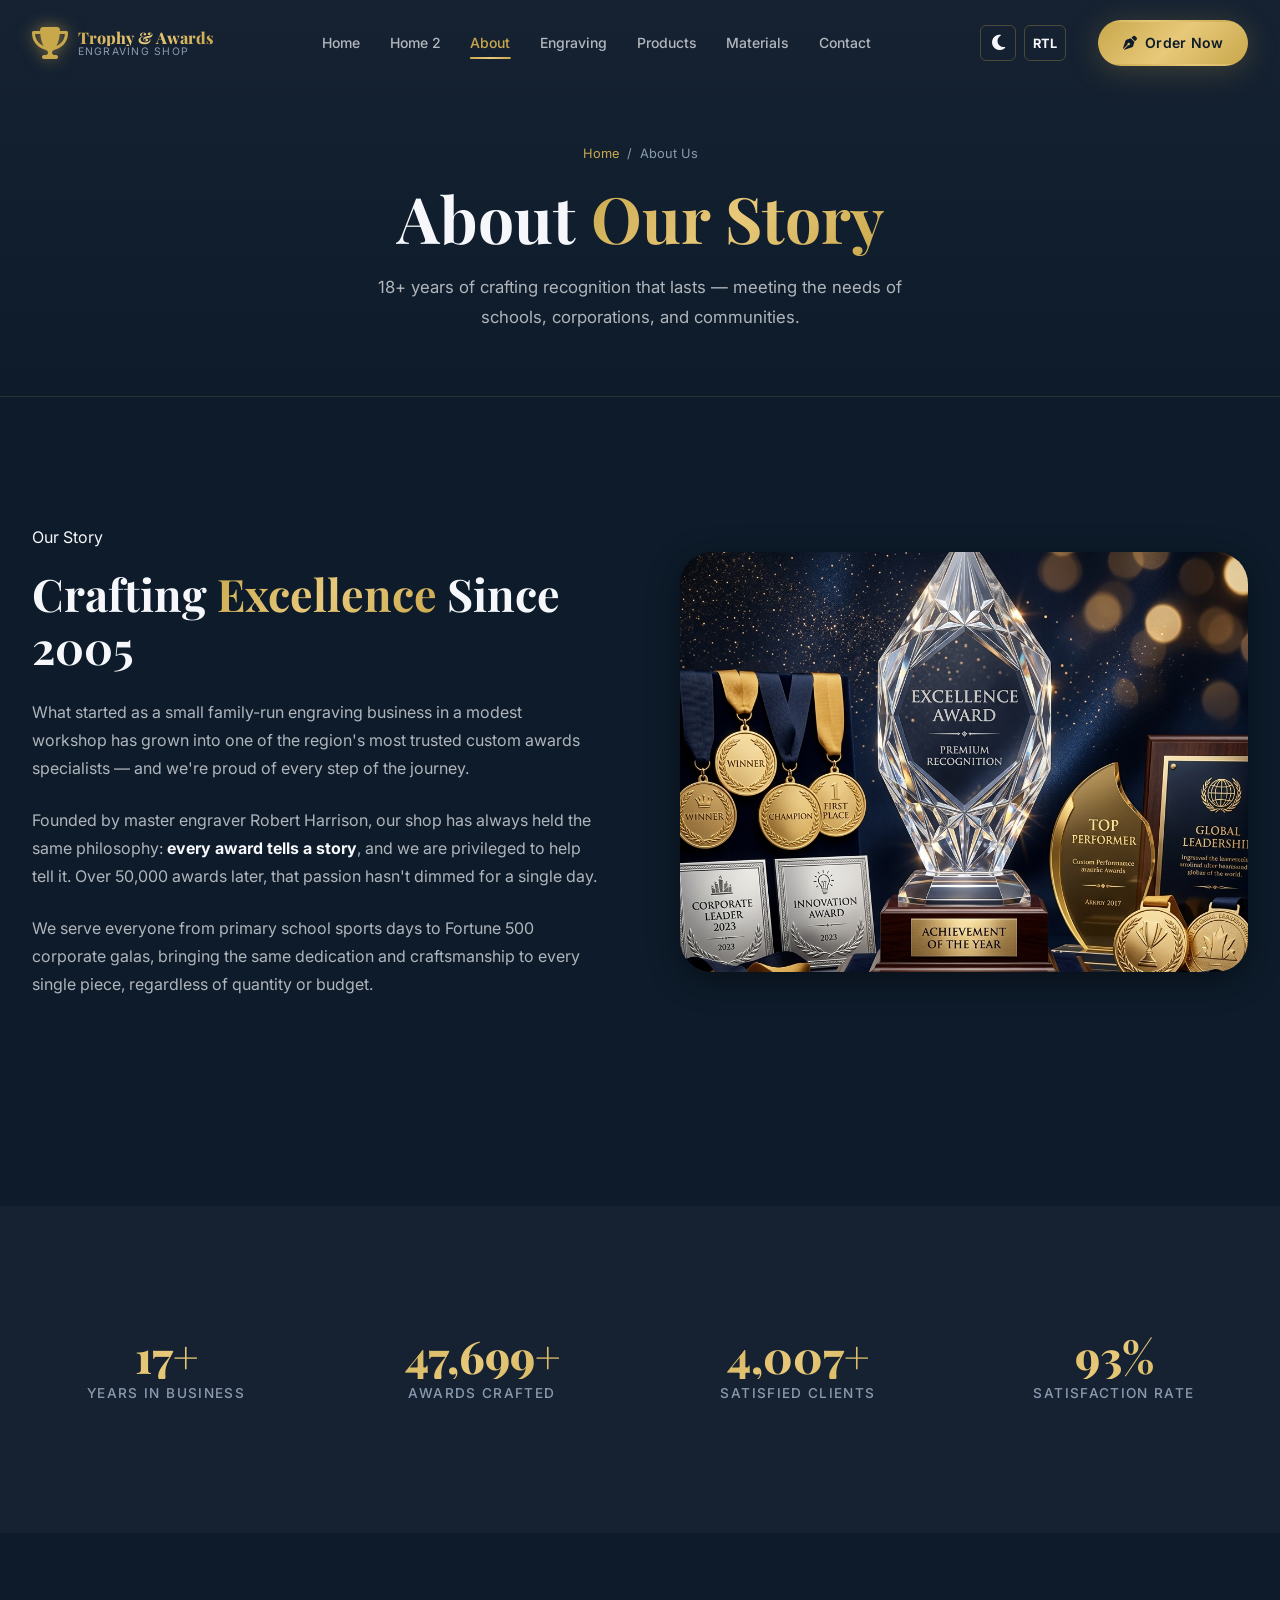
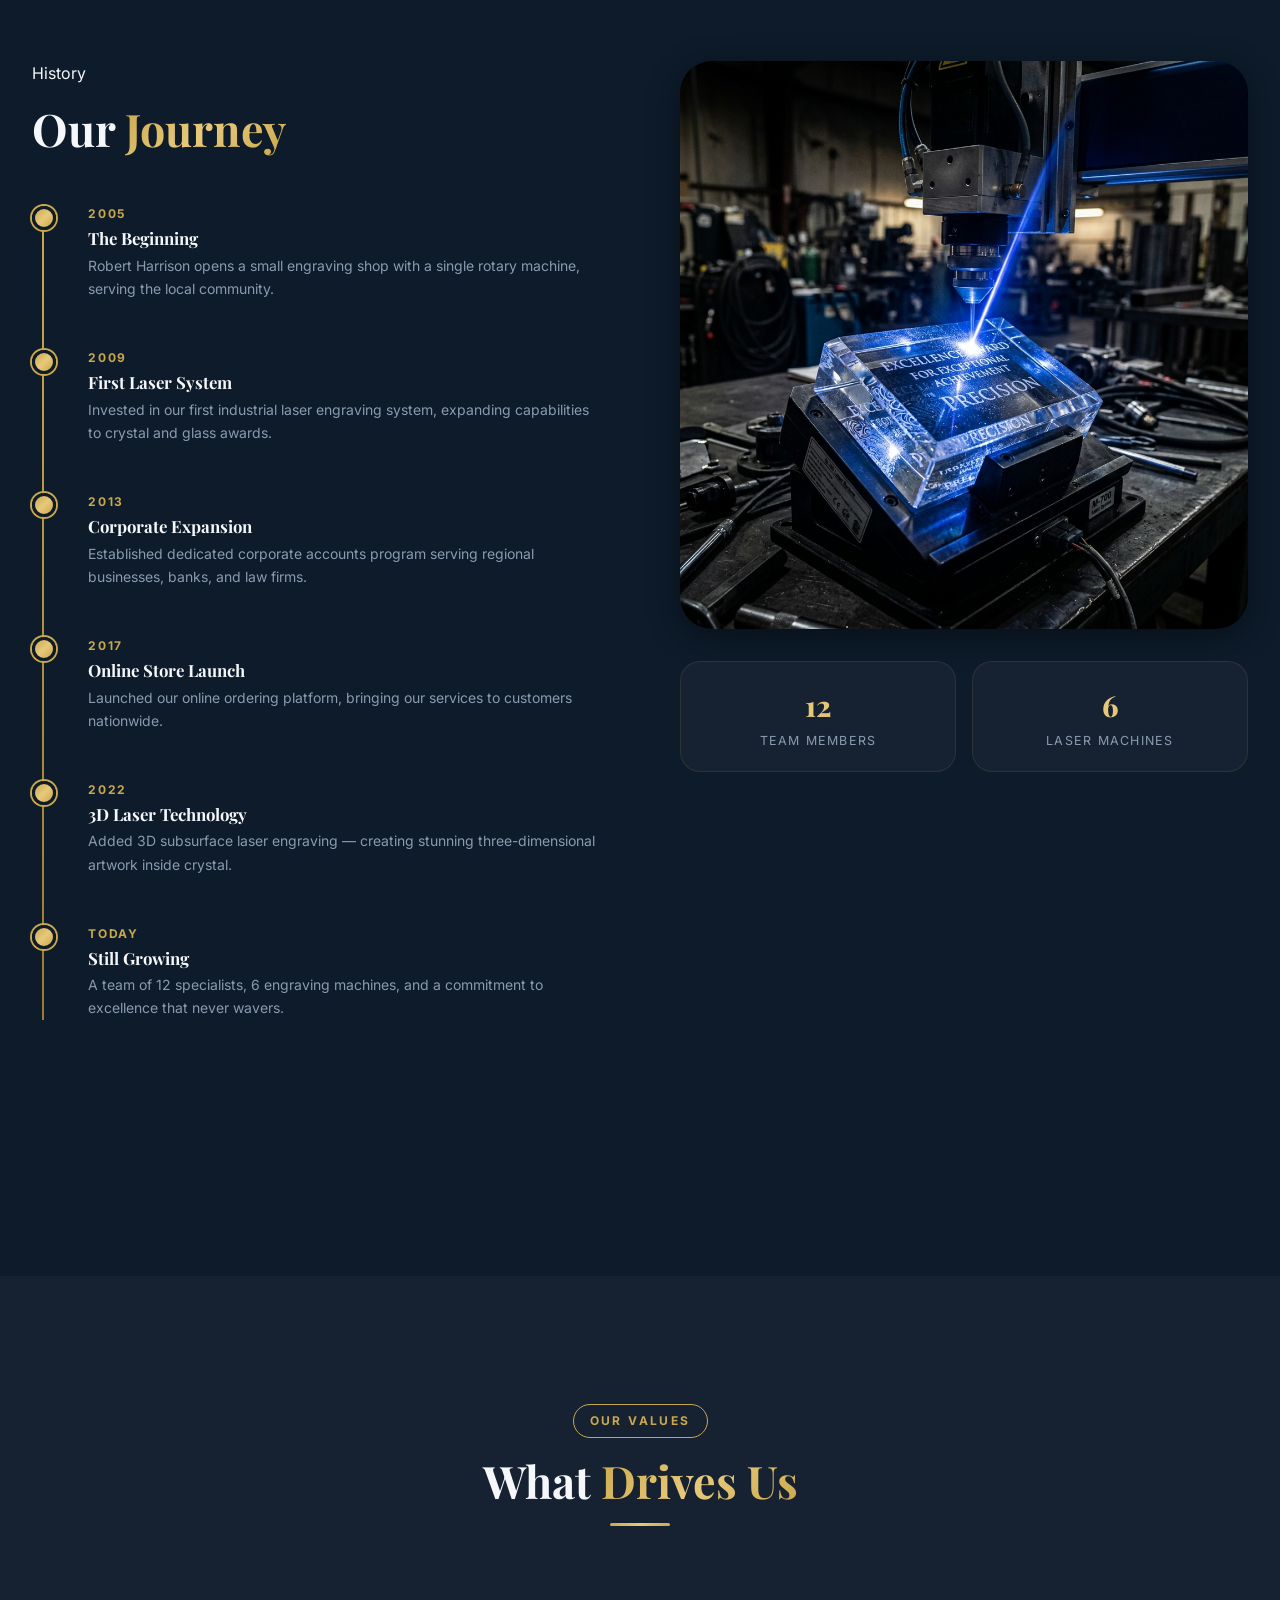
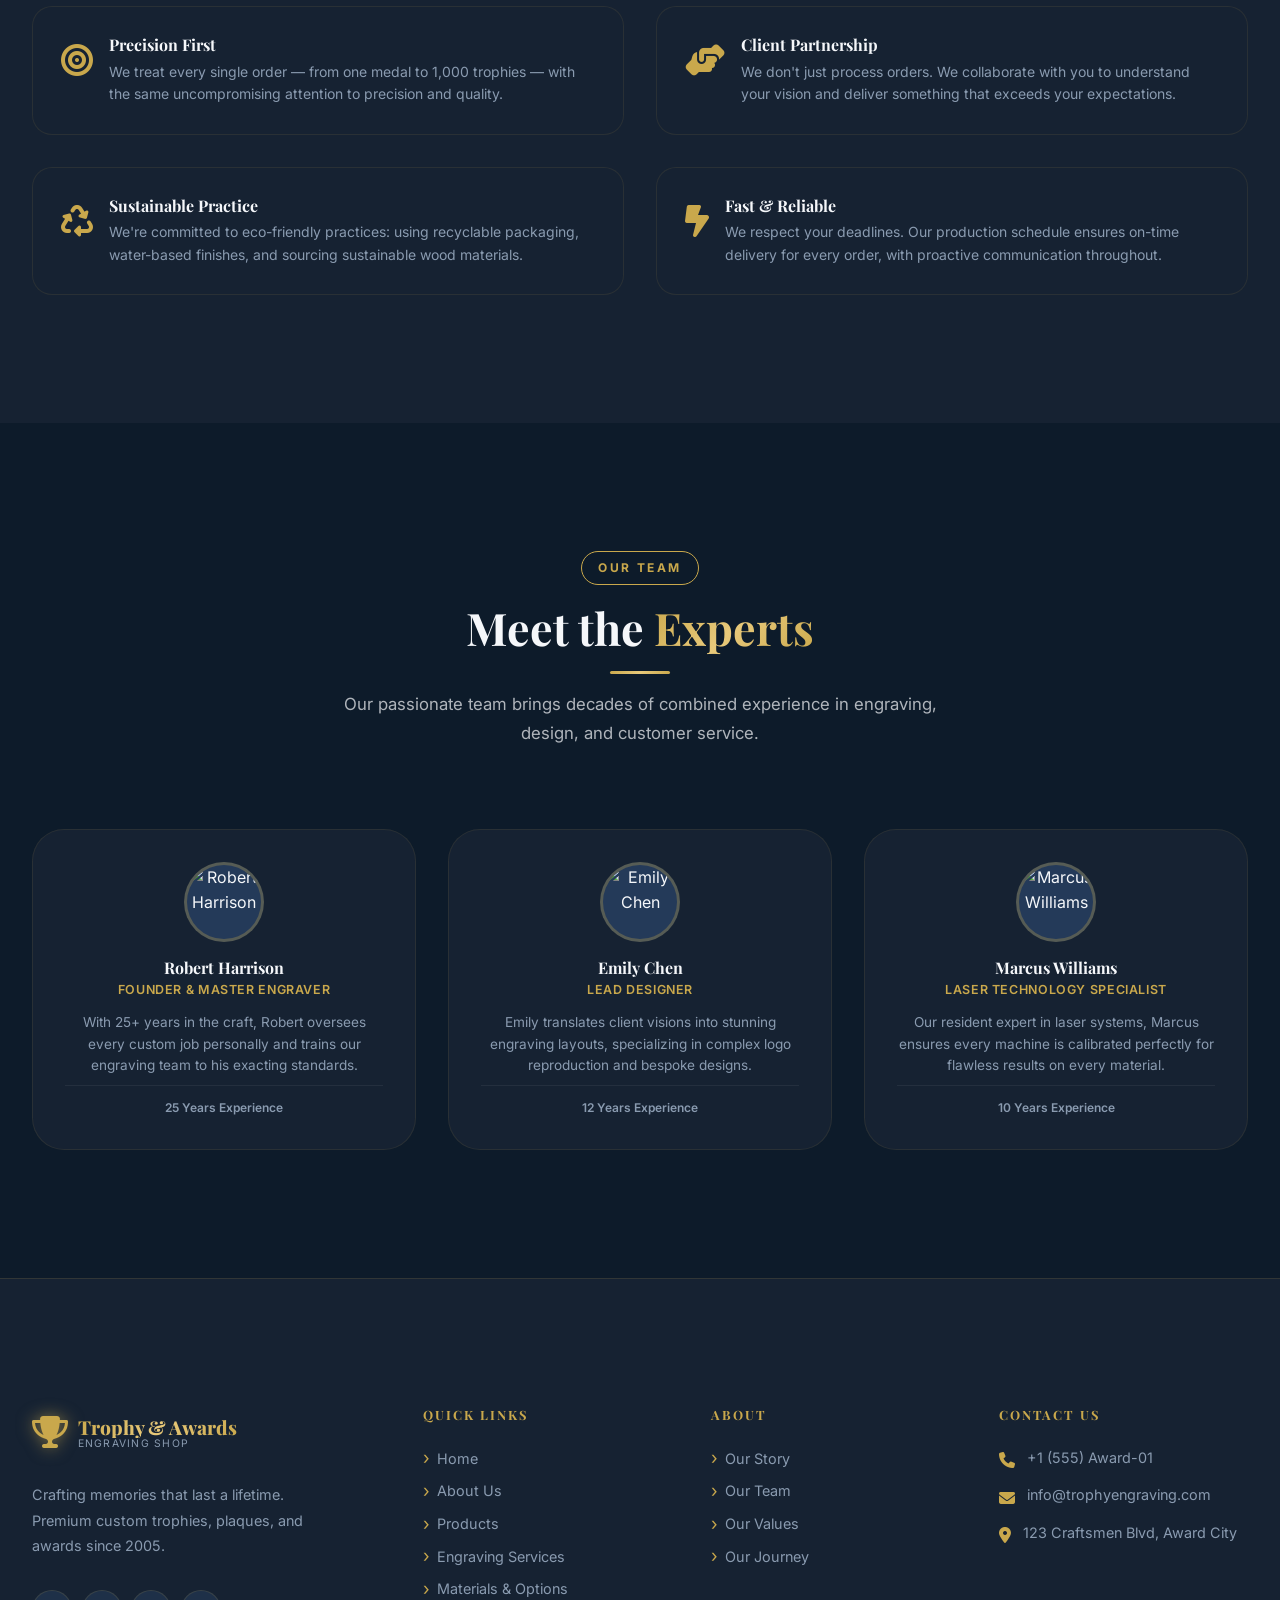
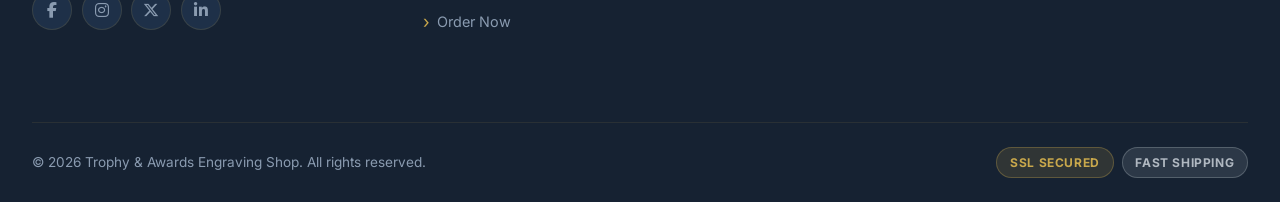
==== commit 283bba9a: "commit" ====
--- a/about.html
+++ b/about.html
@@ -1,293 +1,311 @@
-<!DOCTYPE html>
-<html lang="en">
-<head>
-  <meta charset="UTF-8" />
-  <meta name="viewport" content="width=device-width, initial-scale=1.0" />
-  <title>About Us | Trophy & Awards Engraving Shop</title>
-  <meta name="description" content="Learn about our 18+ years of craftsmanship, our team of expert engravers, and our commitment to delivering the finest custom awards." />
-  <link rel="preconnect" href="https://fonts.googleapis.com" />
-  <link rel="preconnect" href="https://fonts.gstatic.com" crossorigin />
-  <link href="https://fonts.googleapis.com/css2?family=Playfair+Display:ital,wght@0,400;0,600;0,700;0,800;1,400;1,700&family=Inter:wght@300;400;500;600;700&display=swap" rel="stylesheet" />
-  <link rel="stylesheet" href="https://cdnjs.cloudflare.com/ajax/libs/font-awesome/6.5.0/css/all.min.css" />
-  <link rel="stylesheet" href="css/style.css" />
-  <link rel="stylesheet" href="css/components.css" />
-  <link rel="stylesheet" href="css/animations.css" />
-  <style>
-    .page-hero { padding:9rem 0 4rem;background:linear-gradient(180deg,var(--navy-mid) 0%,var(--navy) 100%);border-bottom:1px solid rgba(201,168,76,0.12);text-align:center; }
-    .page-hero .breadcrumb { display:flex;align-items:center;justify-content:center;gap:0.5rem;font-size:0.8rem;color:var(--text-muted);margin-bottom:var(--space-sm); }
-    .page-hero .breadcrumb a { color:var(--gold); }
-
-    /* Timeline */
-    .timeline { position:relative;padding-left:2.5rem; }
-    .timeline::before { content:'';position:absolute;left:0.6rem;top:0;bottom:0;width:2px;background:linear-gradient(180deg,var(--gold),var(--gold-dark)); }
-    .timeline-item { position:relative;margin-bottom:var(--space-xl);padding-left:1rem; }
-    .timeline-dot { position:absolute;left:-2.5rem;top:0.1rem;width:24px;height:24px;border-radius:50%;background:var(--gold-gradient);border:3px solid var(--navy);box-shadow:0 0 0 2px var(--gold); }
-    .timeline-year { font-size:0.75rem;font-weight:700;color:var(--gold);letter-spacing:0.15em;margin-bottom:0.3rem;text-transform:uppercase; }
-    .timeline-item h4 { font-size:1.05rem;color:var(--white);margin-bottom:0.35rem; }
-    .timeline-item p { font-size:0.875rem;color:var(--text-muted);line-height:1.65; }
-
-    /* Values grid */
-    .values-grid { display:grid;grid-template-columns:repeat(2,1fr);gap:var(--space-lg); }
-    .value-card {
-      background:var(--navy-mid);border:1px solid rgba(201,168,76,0.1);border-radius:var(--radius-lg);
-      padding:1.75rem;display:flex;gap:1rem;align-items:flex-start;
-      transition:all var(--transition-normal);
-    }
-    .value-card:hover { border-color:rgba(201,168,76,0.3);transform:translateY(-4px);box-shadow:var(--shadow-card); }
-    .value-icon { font-size:2rem;flex-shrink:0; }
-    .value-card h4 { font-size:1rem;color:var(--white);margin-bottom:0.4rem; }
-    .value-card p { font-size:0.875rem;color:var(--text-muted);line-height:1.6; }
-
-    /* Team cards */
-    .team-grid { display:grid;grid-template-columns:repeat(3,1fr);gap:var(--space-lg); }
-    .team-card {
-      background:var(--navy-mid);border:1px solid rgba(201,168,76,0.1);border-radius:var(--radius-xl);
-      padding:2rem;text-align:center;transition:all var(--transition-normal);
-    }
-    .team-card:hover { border-color:rgba(201,168,76,0.3);transform:translateY(-6px);box-shadow:var(--shadow-card); }
-    .team-avatar { width:80px;height:80px;border-radius:50%;background:var(--navy-lighter);border:3px solid rgba(201,168,76,0.3);display:flex;align-items:center;justify-content:center;font-size:2.2rem;margin:0 auto var(--space-sm); }
-    .team-card h4 { font-size:1rem;color:var(--white);margin-bottom:0.2rem; }
-    .team-card .role { font-size:0.78rem;color:var(--gold);font-weight:600;letter-spacing:0.05em;text-transform:uppercase; }
-    .team-card p { font-size:0.85rem;color:var(--text-muted);margin-top:0.75rem;line-height:1.6; }
-    .team-card .experience { font-size:0.75rem;color:var(--text-muted);font-weight:600;margin-top:0.5rem;padding-top:0.75rem;border-top:1px solid rgba(255,255,255,0.06); }
-
-    /* Process split */
-    .about-split { display:grid;grid-template-columns:1fr 1fr;gap:var(--space-2xl);align-items:center;margin-bottom:var(--space-2xl); }
-    .about-split:nth-child(even) { direction:rtl; }
-    .about-split:nth-child(even) > * { direction:ltr; }
-    .about-img { border-radius:var(--radius-xl);overflow:hidden;box-shadow:var(--shadow-card); }
-    .about-img img { width:100%;height:360px;object-fit:cover; }
-
-    @media(max-width:992px){
-      .about-split { grid-template-columns:1fr; }
-      .about-split:nth-child(even) { direction:ltr; }
-      .team-grid { grid-template-columns:1fr 1fr; }
-      .values-grid { grid-template-columns:1fr; }
-    }
-    @media(max-width:640px){ .team-grid { grid-template-columns:1fr; } }
-  </style>
-  <link rel="icon" href="data:image/svg+xml,<svg xmlns=%22http://www.w3.org/2000/svg%22 viewBox=%220 0 576 512%22><path fill=%22%23c9a84c%22 d=%22M400 0H176c-26.5 0-48.1 21.8-47.1 48.2c.2 5.3 .4 10.6 .7 15.8H24C10.7 64 0 74.7 0 88c0 92.6 33.5 157 78.5 200.7c44.3 43.1 98.3 64.8 138.1 75.8c23.4 6.5 39.4 26 39.4 45.6c0 20.9-17 37.9-37.9 37.9H192c-17.7 0-32 14.3-32 32s14.3 32 32 32h192c17.7 0 32-14.3 32-32s-14.3-32-32-32h-26.1c-20.9 0-37.9-17-37.9-37.9c0-19.6 16-39.2 39.4-45.6c39.9-11 93.9-32.7 138.2-75.8C542.5 245 576 180.6 576 88c0-13.3-10.7-24-24-24h-105.5c.3-5.2 .5-10.5 .7-15.8C448.1 21.8 426.5 0 400 0zM48 88H132.8c2.8 44.5 9 86.8 18.2 124.6C103 175.7 48 123.6 48 88zM425 212.6c9.3-37.8 15.4-80.1 18.2-124.6H528c0 35.6-55 87.7-103 124.6z%22/></svg>" type="image/svg+xml">
-</head>
-<body>
-
-<nav class="navbar" id="navbar">
-  <div class="container"><div class="nav-inner">
-    <a href="index.html" class="nav-logo"><span class="nav-logo-icon" style="font-size:2rem;"><i class="fa-solid fa-trophy" style="color: var(--gold);"></i></span><span class="nav-logo-text"><span class="brand-name">Trophy & Awards</span><span class="brand-sub">Engraving Shop</span></span></a>
-    <ul class="nav-links">
-      <li><a href="index.html" class="nav-link">Home</a></li>
-      <li><a href="home2.html" class="nav-link">Home 2</a></li>
-      <li><a href="about.html" class="nav-link active">About</a></li>
-      <li><a href="engraving-services.html" class="nav-link">Engraving</a></li>
-      <li><a href="products.html" class="nav-link">Products</a></li>
-      <li><a href="materials.html" class="nav-link">Materials</a></li>
-      <li><a href="contact.html" class="nav-link">Contact</a></li>
-    </ul>
-          <div class="nav-cta">
-        <div class="theme-rtl-controls">
-          <button id="theme-toggle" class="btn-theme" aria-label="Toggle Theme" title="Toggle Theme"><i class="fa-solid fa-moon"></i></button>
-          <button id="rtl-toggle" class="btn-rtl" aria-label="Toggle RTL" title="Toggle RTL">RTL</button>
-        </div>
-        <a href="order.html" class="btn btn-primary btn-sm"><i class="fa-solid fa-pen-nib"></i> Order Now</a>
-        <button class="hamburger" id="hamburger-btn" aria-label="Toggle menu"><span></span><span></span><span></span></button>
-      </div>
-  </div></div>
-</nav>
-<div class="mobile-overlay" id="mobile-overlay"></div>
-<aside class="mobile-menu" id="mobile-menu">
-  <div class="mobile-menu-header"><a href="index.html" class="nav-logo"><span class="nav-logo-icon" style="font-size:2rem;"><i class="fa-solid fa-trophy" style="color: var(--gold);"></i></span><span class="nav-logo-text"><span class="brand-name">Trophy & Awards</span><span class="brand-sub">Engraving Shop</span></span></a><button class="mobile-close" id="mobile-close-btn">✕</button></div>
-  <nav class="mobile-nav-links">
-    <a href="index.html" class="mobile-nav-link"><span class="link-icon"><i class="fa-solid fa-house"></i></span>Home</a>
-    <a href="home2.html" class="mobile-nav-link"><span class="link-icon"><i class="fa-solid fa-star"></i></span>Home 2</a>
-    <a href="about.html" class="mobile-nav-link active"><span class="link-icon"><i class="fa-solid fa-circle-info"></i></span>About Us</a>
-    <a href="engraving-services.html" class="mobile-nav-link"><span class="link-icon"><i class="fa-solid fa-pen-nib"></i></span>Engraving Services</a>
-    <a href="products.html" class="mobile-nav-link"><span class="link-icon"><i class="fa-solid fa-trophy"></i></span>Products</a>
-    <a href="materials.html" class="mobile-nav-link"><span class="link-icon"><i class="fa-regular fa-gem"></i></span>Materials & Options</a>
-    <a href="contact.html" class="mobile-nav-link"><span class="link-icon"><i class="fa-solid fa-phone"></i></span>Contact</a>
-  </nav>
-  <div class="mobile-menu-footer"><a href="order.html" class="btn btn-primary"><i class="fa-solid fa-pen-nib"></i> Order Now</a><a href="contact.html#quote" class="mobile-quote-btn">Request a Free Quote →</a></div>
-</aside>
-
-<!-- Page Hero -->
-<section class="page-hero">
-  <div class="container">
-    <nav class="breadcrumb"><a href="index.html">Home</a><span>/</span><span>About Us</span></nav>
-    <h1 class="fade-up">About <span class="text-gradient">Our Story</span></h1>
-    <p class="fade-up anim-delay-1" style="max-width:560px;margin:1rem auto 0;font-size:1.05rem;">
-      18+ years of crafting recognition that lasts — meeting the needs of schools, corporations, and communities.
-    </p>
-  </div>
-</section>
-
-<!-- Story -->
-<section class="section">
-  <div class="container">
-    <div style="display:grid;grid-template-columns:1fr 1fr;gap:var(--space-2xl);align-items:center;">
-      <div class="reveal-left">
-        <span class="section-tag">Our Story</span>
-        <h2 class="mt-sm">Crafting <span class="text-gradient">Excellence</span> Since 2005</h2>
-        <p class="mt-md">What started as a small family-run engraving business in a modest workshop has grown into one of the region's most trusted custom awards specialists — and we're proud of every step of the journey.</p>
-        <p class="mt-md">Founded by master engraver Robert Harrison, our shop has always held the same philosophy: <strong style="color:var(--white)">every award tells a story</strong>, and we are privileged to help tell it. Over 50,000 awards later, that passion hasn't dimmed for a single day.</p>
-        <p class="mt-md">We serve everyone from primary school sports days to Fortune 500 corporate galas, bringing the same dedication and craftsmanship to every single piece, regardless of quantity or budget.</p>
-      </div>
-      <div class="reveal-right">
-        <img src="images/hero_main.png" alt="Trophy and awards showcase" style="border-radius:var(--radius-xl);box-shadow:var(--shadow-card);height:420px;object-fit:cover;width:100%;" loading="lazy" />
-      </div>
-    </div>
-  </div>
-</section>
-
-<!-- Stats -->
-<section class="section" style="background:var(--navy-mid);">
-  <div class="container">
-    <div style="display:grid;grid-template-columns:repeat(4,1fr);gap:var(--space-xl);text-align:center;">
-      <div class="reveal"><span class="stat-number counter-value" data-target="18" data-suffix="+">18+</span><span class="stat-label">Years in Business</span></div>
-      <div class="reveal delay-1"><span class="stat-number counter-value" data-target="50000" data-suffix="+">50k+</span><span class="stat-label">Awards Crafted</span></div>
-      <div class="reveal delay-2"><span class="stat-number counter-value" data-target="4200" data-suffix="+">4.2k+</span><span class="stat-label">Satisfied Clients</span></div>
-      <div class="reveal delay-3"><span class="stat-number counter-value" data-target="98" data-suffix="%">98%</span><span class="stat-label">Satisfaction Rate</span></div>
-    </div>
-  </div>
-</section>
-
-<!-- Company Timeline -->
-<section class="section">
-  <div class="container">
-    <div style="display:grid;grid-template-columns:1fr 1fr;gap:var(--space-2xl);align-items:flex-start;">
-      <div class="reveal-left">
-        <span class="section-tag">History</span>
-        <h2 class="mt-sm mb-xl">Our <span class="text-gradient">Journey</span></h2>
-        <div class="timeline">
-          <div class="timeline-item">
-            <div class="timeline-dot"></div>
-            <div class="timeline-year">2005</div>
-            <h4>The Beginning</h4>
-            <p>Robert Harrison opens a small engraving shop with a single rotary machine, serving the local community.</p>
-          </div>
-          <div class="timeline-item">
-            <div class="timeline-dot"></div>
-            <div class="timeline-year">2009</div>
-            <h4>First Laser System</h4>
-            <p>Invested in our first industrial laser engraving system, expanding capabilities to crystal and glass awards.</p>
-          </div>
-          <div class="timeline-item">
-            <div class="timeline-dot"></div>
-            <div class="timeline-year">2013</div>
-            <h4>Corporate Expansion</h4>
-            <p>Established dedicated corporate accounts program serving regional businesses, banks, and law firms.</p>
-          </div>
-          <div class="timeline-item">
-            <div class="timeline-dot"></div>
-            <div class="timeline-year">2017</div>
-            <h4>Online Store Launch</h4>
-            <p>Launched our online ordering platform, bringing our services to customers nationwide.</p>
-          </div>
-          <div class="timeline-item">
-            <div class="timeline-dot"></div>
-            <div class="timeline-year">2022</div>
-            <h4>3D Laser Technology</h4>
-            <p>Added 3D subsurface laser engraving — creating stunning three-dimensional artwork inside crystal.</p>
-          </div>
-          <div class="timeline-item">
-            <div class="timeline-dot"></div>
-            <div class="timeline-year">Today</div>
-            <h4>Still Growing</h4>
-            <p>A team of 12 specialists, 6 engraving machines, and a commitment to excellence that never wavers.</p>
-          </div>
-        </div>
-      </div>
-      <div class="reveal-right" style="position:sticky;top:100px;">
-        <img src="images/laser_engraving.png" alt="Engraving craftsmanship" style="border-radius:var(--radius-xl);box-shadow:var(--shadow-card);width:100%;margin-bottom:var(--space-lg);" loading="lazy" />
-        <div style="display:grid;grid-template-columns:1fr 1fr;gap:var(--space-sm);">
-          <div style="background:var(--navy-mid);border:1px solid rgba(201,168,76,0.12);border-radius:var(--radius-lg);padding:1.25rem;text-align:center;">
-            <div style="font-size:1.8rem;font-family:var(--font-heading);background:var(--gold-gradient);-webkit-background-clip:text;-webkit-text-fill-color:transparent;background-clip:text;font-weight:800;">12</div>
-            <div style="font-size:0.78rem;color:var(--text-muted);text-transform:uppercase;letter-spacing:0.1em;margin-top:0.2rem;">Team Members</div>
-          </div>
-          <div style="background:var(--navy-mid);border:1px solid rgba(201,168,76,0.12);border-radius:var(--radius-lg);padding:1.25rem;text-align:center;">
-            <div style="font-size:1.8rem;font-family:var(--font-heading);background:var(--gold-gradient);-webkit-background-clip:text;-webkit-text-fill-color:transparent;background-clip:text;font-weight:800;">6</div>
-            <div style="font-size:0.78rem;color:var(--text-muted);text-transform:uppercase;letter-spacing:0.1em;margin-top:0.2rem;">Laser Machines</div>
-          </div>
-        </div>
-      </div>
-    </div>
-  </div>
-</section>
-
-<!-- Our Values -->
-<section class="section" style="background:var(--navy-mid);">
-  <div class="container">
-    <div class="section-header">
-      <span class="section-tag">Our Values</span>
-      <h2>What <span class="text-gradient">Drives Us</span></h2>
-      <div class="gold-divider"></div>
-    </div>
-    <div class="values-grid stagger-children">
-      <div class="value-card reveal">
-        <div class="value-icon"><i class="fa-solid fa-bullseye" style="color: var(--gold);"></i></div>
-        <div><h4>Precision First</h4><p>We treat every single order — from one medal to 1,000 trophies — with the same uncompromising attention to precision and quality.</p></div>
-      </div>
-      <div class="value-card reveal delay-1">
-        <div class="value-icon"><i class="fa-solid fa-handshake-angle" style="color: var(--gold);"></i></div>
-        <div><h4>Client Partnership</h4><p>We don't just process orders. We collaborate with you to understand your vision and deliver something that exceeds your expectations.</p></div>
-      </div>
-      <div class="value-card reveal delay-2">
-        <div class="value-icon"><i class="fa-solid fa-recycle" style="color: var(--gold);"></i></div>
-        <div><h4>Sustainable Practice</h4><p>We're committed to eco-friendly practices: using recyclable packaging, water-based finishes, and sourcing sustainable wood materials.</p></div>
-      </div>
-      <div class="value-card reveal delay-3">
-        <div class="value-icon"><i class="fa-solid fa-bolt-lightning" style="color: var(--gold);"></i></div>
-        <div><h4>Fast & Reliable</h4><p>We respect your deadlines. Our production schedule ensures on-time delivery for every order, with proactive communication throughout.</p></div>
-      </div>
-    </div>
-  </div>
-</section>
-
-<!-- Team -->
-<section class="section">
-  <div class="container">
-    <div class="section-header">
-      <span class="section-tag">Our Team</span>
-      <h2>Meet the <span class="text-gradient">Experts</span></h2>
-      <div class="gold-divider"></div>
-      <p>Our passionate team brings decades of combined experience in engraving, design, and customer service.</p>
-    </div>
-    <div class="team-grid stagger-children">
-      <div class="team-card reveal">
-        <div class="team-avatar">👨‍🔧</div>
-        <h4>Robert Harrison</h4>
-        <div class="role">Founder & Master Engraver</div>
-        <p>With 25+ years in the craft, Robert oversees every custom job personally and trains our engraving team to his exacting standards.</p>
-        <div class="experience">25 Years Experience</div>
-      </div>
-      <div class="team-card reveal delay-1">
-        <div class="team-avatar">👩‍🎨</div>
-        <h4>Emily Chen</h4>
-        <div class="role">Lead Designer</div>
-        <p>Emily translates client visions into stunning engraving layouts, specializing in complex logo reproduction and bespoke designs.</p>
-        <div class="experience">12 Years Experience</div>
-      </div>
-      <div class="team-card reveal delay-2">
-        <div class="team-avatar">👨‍💻</div>
-        <h4>Marcus Williams</h4>
-        <div class="role">Laser Technology Specialist</div>
-        <p>Our resident expert in laser systems, Marcus ensures every machine is calibrated perfectly for flawless results on every material.</p>
-        <div class="experience">10 Years Experience</div>
-      </div>
-    </div>
-  </div>
-</section>
-
-<!-- Footer -->
-<footer class="footer">
-  <div class="container">
-    <div class="footer-grid">
-      <div class="footer-brand"><a href="index.html" class="nav-logo"><span class="nav-logo-icon" style="font-size:2rem;"><i class="fa-solid fa-trophy" style="color: var(--gold);"></i></span><span class="nav-logo-text"><span class="brand-name" style="font-size:1.2rem;">Trophy & Awards</span><span class="brand-sub">Engraving Shop</span></span></a><p>Crafting memories that last a lifetime. Premium custom trophies, plaques, and awards since 2005.</p><div class="footer-social"><a href="#" class="social-link"><i class="fa-brands fa-facebook-f"></i></a><a href="#" class="social-link"><i class="fa-brands fa-instagram"></i></a><a href="#" class="social-link"><i class="fa-brands fa-x-twitter"></i></a><a href="#" class="social-link"><i class="fa-brands fa-linkedin-in"></i></a></div></div>
-      <div><h4 class="footer-heading">Quick Links</h4><ul class="footer-links"><li><a href="index.html">Home</a></li><li><a href="about.html">About Us</a></li><li><a href="products.html">Products</a></li><li><a href="engraving-services.html">Engraving Services</a></li><li><a href="materials.html">Materials & Options</a></li><li><a href="order.html">Order Now</a></li></ul></div>
-      <div><h4 class="footer-heading">About</h4><ul class="footer-links"><li><a href="about.html">Our Story</a></li><li><a href="about.html">Our Team</a></li><li><a href="about.html">Our Values</a></li><li><a href="about.html">Our Journey</a></li></ul></div>
-      <div><h4 class="footer-heading">Contact Us</h4><div class="footer-contact-item"><span class="icon"><i class="fa-solid fa-phone" style="color: var(--gold);"></i></span><span>+1 (555) Award-01</span></div><div class="footer-contact-item"><span class="icon"><i class="fa-solid fa-envelope" style="color: var(--gold);"></i></span><span>info@trophyengraving.com</span></div><div class="footer-contact-item"><span class="icon"><i class="fa-solid fa-location-dot" style="color: var(--gold);"></i></span><span>123 Craftsmen Blvd, Award City</span></div></div>
-    </div>
-    <div class="footer-bottom"><p>© 2025 Trophy & Awards Engraving Shop. All rights reserved.</p><div class="footer-badges"><span class="badge badge-gold">SSL Secured</span><span class="badge badge-silver">Fast Shipping</span></div></div>
-  </div>
-</footer>
-<button id="back-to-top" aria-label="Back to top"><i class="fa-solid fa-chevron-up"></i></button>
-<script src="js/main.js"></script>
-</body>
-</html>
+<!DOCTYPE html>
+<html lang="en">
+<head>
+  <meta charset="UTF-8" />
+  <meta name="viewport" content="width=device-width, initial-scale=1.0" />
+  <title>About Us | Trophy & Awards Engraving Shop</title>
+  <meta name="description" content="Learn about our 18+ years of craftsmanship, our team of expert engravers, and our commitment to delivering the finest custom awards." />
+  <link rel="preconnect" href="https://fonts.googleapis.com" />
+  <link rel="preconnect" href="https://fonts.gstatic.com" crossorigin />
+  <link href="https://fonts.googleapis.com/css2?family=Playfair+Display:ital,wght@0,400;0,600;0,700;0,800;1,400;1,700&family=Inter:wght@300;400;500;600;700&display=swap" rel="stylesheet" />
+  <link rel="stylesheet" href="https://cdnjs.cloudflare.com/ajax/libs/font-awesome/6.5.0/css/all.min.css" />
+  <link rel="stylesheet" href="css/style.css" />
+  <link rel="stylesheet" href="css/components.css" />
+  <link rel="stylesheet" href="css/animations.css" />
+  <style>
+    .page-hero { padding:9rem 0 4rem;background:linear-gradient(180deg,var(--navy-mid) 0%,var(--navy) 100%);border-bottom:1px solid rgba(201,168,76,0.12);text-align:center; }
+    .page-hero .breadcrumb { display:flex;align-items:center;justify-content:center;gap:0.5rem;font-size:0.8rem;color:var(--text-muted);margin-bottom:var(--space-sm); }
+    .page-hero .breadcrumb a { color:var(--gold); }
+
+    /* Timeline */
+    .timeline { position:relative;padding-left:2.5rem; }
+    .timeline::before { content:'';position:absolute;left:0.6rem;top:0;bottom:0;width:2px;background:linear-gradient(180deg,var(--gold),var(--gold-dark)); }
+    .timeline-item { position:relative;margin-bottom:var(--space-xl);padding-left:1rem; }
+    .timeline-dot { position:absolute;left:-2.5rem;top:0.1rem;width:24px;height:24px;border-radius:50%;background:var(--gold-gradient);border:3px solid var(--navy);box-shadow:0 0 0 2px var(--gold); }
+    .timeline-year { font-size:0.75rem;font-weight:700;color:var(--gold);letter-spacing:0.15em;margin-bottom:0.3rem;text-transform:uppercase; }
+    .timeline-item h4 { font-size:1.05rem;color:var(--white);margin-bottom:0.35rem; }
+    .timeline-item p { font-size:0.875rem;color:var(--text-muted);line-height:1.65; }
+
+    /* Values grid */
+    .values-grid { display:grid;grid-template-columns:repeat(2,1fr);gap:var(--space-lg); }
+    .value-card {
+      background:var(--navy-mid);border:1px solid rgba(201,168,76,0.1);border-radius:var(--radius-lg);
+      padding:1.75rem;display:flex;gap:1rem;align-items:flex-start;
+      transition:all var(--transition-normal);
+    }
+    .value-card:hover { border-color:rgba(201,168,76,0.3);transform:translateY(-4px);box-shadow:var(--shadow-card); }
+    .value-icon { font-size:2rem;flex-shrink:0; }
+    .value-card h4 { font-size:1rem;color:var(--white);margin-bottom:0.4rem; }
+    .value-card p { font-size:0.875rem;color:var(--text-muted);line-height:1.6; }
+
+    /* Team cards */
+    .team-grid { display:grid;grid-template-columns:repeat(3,1fr);gap:var(--space-lg); }
+    .team-card {
+      background:var(--navy-mid);border:1px solid rgba(201,168,76,0.1);border-radius:var(--radius-xl);
+      padding:2rem;text-align:center;transition:all var(--transition-normal);
+    }
+    .team-card:hover { border-color:rgba(201,168,76,0.3);transform:translateY(-6px);box-shadow:var(--shadow-card); }
+    .team-avatar {
+      width:80px;height:80px;border-radius:50%;background:var(--navy-lighter);border:3px solid rgba(201,168,76,0.3);
+      display:flex;align-items:center;justify-content:center;margin:0 auto var(--space-sm);
+      overflow:hidden; transition: all var(--transition-fast);
+    }
+    .team-card:hover .team-avatar {
+      border-color: var(--gold);
+      transform: scale(1.05);
+      box-shadow: var(--shadow-glow);
+    }
+    .team-avatar img {
+      width: 100%;
+      height: 100%;
+      object-fit: cover;
+    }
+    .team-card h4 { font-size:1rem;color:var(--white);margin-bottom:0.2rem; }
+    .team-card .role { font-size:0.78rem;color:var(--gold);font-weight:600;letter-spacing:0.05em;text-transform:uppercase; }
+    .team-card p { font-size:0.85rem;color:var(--text-muted);margin-top:0.75rem;line-height:1.6; }
+    .team-card .experience { font-size:0.75rem;color:var(--text-muted);font-weight:600;margin-top:0.5rem;padding-top:0.75rem;border-top:1px solid rgba(255,255,255,0.06); }
+
+    /* Process split */
+    .about-split { display:grid;grid-template-columns:1fr 1fr;gap:var(--space-2xl);align-items:center;margin-bottom:var(--space-2xl); }
+    .about-split:nth-child(even) { direction:rtl; }
+    .about-split:nth-child(even) > * { direction:ltr; }
+    .about-img { border-radius:var(--radius-xl);overflow:hidden;box-shadow:var(--shadow-card); }
+    .about-img img { width:100%;height:360px;object-fit:cover; }
+
+    @media(max-width:992px){
+      .about-split { grid-template-columns:1fr; }
+      .about-split:nth-child(even) { direction:ltr; }
+      .team-grid { grid-template-columns:1fr 1fr; }
+      .values-grid { grid-template-columns:1fr; }
+    }
+    @media(max-width:640px){ .team-grid { grid-template-columns:1fr; } }
+  </style>
+  <link rel="icon" href="data:image/svg+xml,<svg xmlns=%22http://www.w3.org/2000/svg%22 viewBox=%220 0 576 512%22><path fill=%22%23c9a84c%22 d=%22M400 0H176c-26.5 0-48.1 21.8-47.1 48.2c.2 5.3 .4 10.6 .7 15.8H24C10.7 64 0 74.7 0 88c0 92.6 33.5 157 78.5 200.7c44.3 43.1 98.3 64.8 138.1 75.8c23.4 6.5 39.4 26 39.4 45.6c0 20.9-17 37.9-37.9 37.9H192c-17.7 0-32 14.3-32 32s14.3 32 32 32h192c17.7 0 32-14.3 32-32s-14.3-32-32-32h-26.1c-20.9 0-37.9-17-37.9-37.9c0-19.6 16-39.2 39.4-45.6c39.9-11 93.9-32.7 138.2-75.8C542.5 245 576 180.6 576 88c0-13.3-10.7-24-24-24h-105.5c.3-5.2 .5-10.5 .7-15.8C448.1 21.8 426.5 0 400 0zM48 88H132.8c2.8 44.5 9 86.8 18.2 124.6C103 175.7 48 123.6 48 88zM425 212.6c9.3-37.8 15.4-80.1 18.2-124.6H528c0 35.6-55 87.7-103 124.6z%22/></svg>" type="image/svg+xml">
+</head>
+<body>
+
+<nav class="navbar" id="navbar">
+  <div class="container"><div class="nav-inner">
+    <a href="index.html" class="nav-logo"><span class="nav-logo-icon" style="font-size:2rem;"><i class="fa-solid fa-trophy" style="color: var(--gold);"></i></span><span class="nav-logo-text"><span class="brand-name">Trophy & Awards</span><span class="brand-sub">Engraving Shop</span></span></a>
+    <ul class="nav-links">
+      <li><a href="index.html" class="nav-link">Home</a></li>
+      <li><a href="home2.html" class="nav-link">Home 2</a></li>
+      <li><a href="about.html" class="nav-link active">About</a></li>
+      <li><a href="engraving-services.html" class="nav-link">Engraving</a></li>
+      <li><a href="products.html" class="nav-link">Products</a></li>
+      <li><a href="materials.html" class="nav-link">Materials</a></li>
+      <li><a href="contact.html" class="nav-link">Contact</a></li>
+    </ul>
+          <div class="nav-cta">
+        <div class="theme-rtl-controls">
+          <button id="theme-toggle" class="btn-theme" aria-label="Toggle Theme" title="Toggle Theme"><i class="fa-solid fa-moon"></i></button>
+          <button id="rtl-toggle" class="btn-rtl" aria-label="Toggle RTL" title="Toggle RTL">RTL</button>
+        </div>
+        <a href="order.html" class="btn btn-primary btn-sm"><i class="fa-solid fa-pen-nib"></i> Order Now</a>
+        <button class="hamburger" id="hamburger-btn" aria-label="Toggle menu"><span></span><span></span><span></span></button>
+      </div>
+  </div></div>
+</nav>
+<div class="mobile-overlay" id="mobile-overlay"></div>
+<aside class="mobile-menu" id="mobile-menu">
+  <div class="mobile-menu-header"><a href="index.html" class="nav-logo"><span class="nav-logo-icon" style="font-size:2rem;"><i class="fa-solid fa-trophy" style="color: var(--gold);"></i></span><span class="nav-logo-text"><span class="brand-name">Trophy & Awards</span><span class="brand-sub">Engraving Shop</span></span></a><button class="mobile-close" id="mobile-close-btn">✕</button></div>
+  <nav class="mobile-nav-links">
+    <a href="index.html" class="mobile-nav-link"><span class="link-icon"><i class="fa-solid fa-house"></i></span>Home</a>
+    <a href="home2.html" class="mobile-nav-link"><span class="link-icon"><i class="fa-solid fa-star"></i></span>Home 2</a>
+    <a href="about.html" class="mobile-nav-link active"><span class="link-icon"><i class="fa-solid fa-circle-info"></i></span>About Us</a>
+    <a href="engraving-services.html" class="mobile-nav-link"><span class="link-icon"><i class="fa-solid fa-pen-nib"></i></span>Engraving Services</a>
+    <a href="products.html" class="mobile-nav-link"><span class="link-icon"><i class="fa-solid fa-trophy"></i></span>Products</a>
+    <a href="materials.html" class="mobile-nav-link"><span class="link-icon"><i class="fa-regular fa-gem"></i></span>Materials & Options</a>
+    <a href="contact.html" class="mobile-nav-link"><span class="link-icon"><i class="fa-solid fa-phone"></i></span>Contact</a>
+  </nav>
+  <div class="theme-rtl-controls mobile-theme-rtl">
+    <button class="btn-theme" aria-label="Toggle Theme" title="Toggle Theme"><i class="fa-solid fa-moon"></i></button>
+    <button class="btn-rtl" aria-label="Toggle RTL" title="Toggle RTL">RTL</button>
+  </div>
+  <div class="mobile-menu-footer"><a href="order.html" class="btn btn-primary"><i class="fa-solid fa-pen-nib"></i> Order Now</a><a href="contact.html#quote" class="mobile-quote-btn">Request a Free Quote →</a></div>
+</aside>
+
+<!-- Page Hero -->
+<section class="page-hero">
+  <div class="container">
+    <nav class="breadcrumb"><a href="index.html">Home</a><span>/</span><span>About Us</span></nav>
+    <h1 class="fade-up">About <span class="text-gradient">Our Story</span></h1>
+    <p class="fade-up anim-delay-1" style="max-width:560px;margin:1rem auto 0;font-size:1.05rem;">
+      18+ years of crafting recognition that lasts — meeting the needs of schools, corporations, and communities.
+    </p>
+  </div>
+</section>
+
+<!-- Story -->
+<section class="section">
+  <div class="container">
+    <div class="about-split">
+      <div class="reveal-left">
+        <span class="section-tag">Our Story</span>
+        <h2 class="mt-sm">Crafting <span class="text-gradient">Excellence</span> Since 2005</h2>
+        <p class="mt-md">What started as a small family-run engraving business in a modest workshop has grown into one of the region's most trusted custom awards specialists — and we're proud of every step of the journey.</p>
+        <p class="mt-md">Founded by master engraver Robert Harrison, our shop has always held the same philosophy: <strong style="color:var(--white)">every award tells a story</strong>, and we are privileged to help tell it. Over 50,000 awards later, that passion hasn't dimmed for a single day.</p>
+        <p class="mt-md">We serve everyone from primary school sports days to Fortune 500 corporate galas, bringing the same dedication and craftsmanship to every single piece, regardless of quantity or budget.</p>
+      </div>
+      <div class="reveal-right">
+        <img src="images/hero_main.png" alt="Trophy and awards showcase" style="border-radius:var(--radius-xl);box-shadow:var(--shadow-card);height:420px;object-fit:cover;width:100%;" loading="lazy" />
+      </div>
+    </div>
+  </div>
+</section>
+
+<!-- Stats -->
+<section class="section" style="background:var(--navy-mid);">
+  <div class="container">
+    <div class="grid-4" style="gap:var(--space-xl);text-align:center;">
+      <div class="reveal"><span class="stat-number counter-value" data-target="18" data-suffix="+">18+</span><span class="stat-label">Years in Business</span></div>
+      <div class="reveal delay-1"><span class="stat-number counter-value" data-target="50000" data-suffix="+">50k+</span><span class="stat-label">Awards Crafted</span></div>
+      <div class="reveal delay-2"><span class="stat-number counter-value" data-target="4200" data-suffix="+">4.2k+</span><span class="stat-label">Satisfied Clients</span></div>
+      <div class="reveal delay-3"><span class="stat-number counter-value" data-target="98" data-suffix="%">98%</span><span class="stat-label">Satisfaction Rate</span></div>
+    </div>
+  </div>
+</section>
+
+<!-- Company Timeline -->
+<section class="section">
+  <div class="container">
+    <div class="about-split" style="align-items:flex-start;">
+      <div class="reveal-left">
+        <span class="section-tag">History</span>
+        <h2 class="mt-sm mb-xl">Our <span class="text-gradient">Journey</span></h2>
+        <div class="timeline">
+          <div class="timeline-item">
+            <div class="timeline-dot"></div>
+            <div class="timeline-year">2005</div>
+            <h4>The Beginning</h4>
+            <p>Robert Harrison opens a small engraving shop with a single rotary machine, serving the local community.</p>
+          </div>
+          <div class="timeline-item">
+            <div class="timeline-dot"></div>
+            <div class="timeline-year">2009</div>
+            <h4>First Laser System</h4>
+            <p>Invested in our first industrial laser engraving system, expanding capabilities to crystal and glass awards.</p>
+          </div>
+          <div class="timeline-item">
+            <div class="timeline-dot"></div>
+            <div class="timeline-year">2013</div>
+            <h4>Corporate Expansion</h4>
+            <p>Established dedicated corporate accounts program serving regional businesses, banks, and law firms.</p>
+          </div>
+          <div class="timeline-item">
+            <div class="timeline-dot"></div>
+            <div class="timeline-year">2017</div>
+            <h4>Online Store Launch</h4>
+            <p>Launched our online ordering platform, bringing our services to customers nationwide.</p>
+          </div>
+          <div class="timeline-item">
+            <div class="timeline-dot"></div>
+            <div class="timeline-year">2022</div>
+            <h4>3D Laser Technology</h4>
+            <p>Added 3D subsurface laser engraving — creating stunning three-dimensional artwork inside crystal.</p>
+          </div>
+          <div class="timeline-item">
+            <div class="timeline-dot"></div>
+            <div class="timeline-year">Today</div>
+            <h4>Still Growing</h4>
+            <p>A team of 12 specialists, 6 engraving machines, and a commitment to excellence that never wavers.</p>
+          </div>
+        </div>
+      </div>
+      <div class="reveal-right" style="position:sticky;top:100px;">
+        <img src="images/laser_engraving.png" alt="Engraving craftsmanship" style="border-radius:var(--radius-xl);box-shadow:var(--shadow-card);width:100%;margin-bottom:var(--space-lg);" loading="lazy" />
+        <div style="display:grid;grid-template-columns:1fr 1fr;gap:var(--space-sm);">
+          <div style="background:var(--navy-mid);border:1px solid rgba(201,168,76,0.12);border-radius:var(--radius-lg);padding:1.25rem;text-align:center;">
+            <div style="font-size:1.8rem;font-family:var(--font-heading);background:var(--gold-gradient);-webkit-background-clip:text;-webkit-text-fill-color:transparent;background-clip:text;font-weight:800;">12</div>
+            <div style="font-size:0.78rem;color:var(--text-muted);text-transform:uppercase;letter-spacing:0.1em;margin-top:0.2rem;">Team Members</div>
+          </div>
+          <div style="background:var(--navy-mid);border:1px solid rgba(201,168,76,0.12);border-radius:var(--radius-lg);padding:1.25rem;text-align:center;">
+            <div style="font-size:1.8rem;font-family:var(--font-heading);background:var(--gold-gradient);-webkit-background-clip:text;-webkit-text-fill-color:transparent;background-clip:text;font-weight:800;">6</div>
+            <div style="font-size:0.78rem;color:var(--text-muted);text-transform:uppercase;letter-spacing:0.1em;margin-top:0.2rem;">Laser Machines</div>
+          </div>
+        </div>
+      </div>
+    </div>
+  </div>
+</section>
+
+<!-- Our Values -->
+<section class="section" style="background:var(--navy-mid);">
+  <div class="container">
+    <div class="section-header">
+      <span class="section-tag">Our Values</span>
+      <h2>What <span class="text-gradient">Drives Us</span></h2>
+      <div class="gold-divider"></div>
+    </div>
+    <div class="values-grid stagger-children">
+      <div class="value-card reveal">
+        <div class="value-icon"><i class="fa-solid fa-bullseye" style="color: var(--gold);"></i></div>
+        <div><h4>Precision First</h4><p>We treat every single order — from one medal to 1,000 trophies — with the same uncompromising attention to precision and quality.</p></div>
+      </div>
+      <div class="value-card reveal delay-1">
+        <div class="value-icon"><i class="fa-solid fa-handshake-angle" style="color: var(--gold);"></i></div>
+        <div><h4>Client Partnership</h4><p>We don't just process orders. We collaborate with you to understand your vision and deliver something that exceeds your expectations.</p></div>
+      </div>
+      <div class="value-card reveal delay-2">
+        <div class="value-icon"><i class="fa-solid fa-recycle" style="color: var(--gold);"></i></div>
+        <div><h4>Sustainable Practice</h4><p>We're committed to eco-friendly practices: using recyclable packaging, water-based finishes, and sourcing sustainable wood materials.</p></div>
+      </div>
+      <div class="value-card reveal delay-3">
+        <div class="value-icon"><i class="fa-solid fa-bolt-lightning" style="color: var(--gold);"></i></div>
+        <div><h4>Fast & Reliable</h4><p>We respect your deadlines. Our production schedule ensures on-time delivery for every order, with proactive communication throughout.</p></div>
+      </div>
+    </div>
+  </div>
+</section>
+
+<!-- Team -->
+<section class="section">
+  <div class="container">
+    <div class="section-header">
+      <span class="section-tag">Our Team</span>
+      <h2>Meet the <span class="text-gradient">Experts</span></h2>
+      <div class="gold-divider"></div>
+      <p>Our passionate team brings decades of combined experience in engraving, design, and customer service.</p>
+    </div>
+    <div class="team-grid stagger-children">
+      <div class="team-card reveal">
+        <div class="team-avatar"><img src="images/robert_portrait.png" alt="Robert Harrison" loading="lazy" /></div>
+        <h4>Robert Harrison</h4>
+        <div class="role">Founder & Master Engraver</div>
+        <p>With 25+ years in the craft, Robert oversees every custom job personally and trains our engraving team to his exacting standards.</p>
+        <div class="experience">25 Years Experience</div>
+      </div>
+      <div class="team-card reveal delay-1">
+        <div class="team-avatar"><img src="images/emily_portrait.png" alt="Emily Chen" loading="lazy" /></div>
+        <h4>Emily Chen</h4>
+        <div class="role">Lead Designer</div>
+        <p>Emily translates client visions into stunning engraving layouts, specializing in complex logo reproduction and bespoke designs.</p>
+        <div class="experience">12 Years Experience</div>
+      </div>
+      <div class="team-card reveal delay-2">
+        <div class="team-avatar"><img src="images/marcus_portrait.png" alt="Marcus Williams" loading="lazy" /></div>
+        <h4>Marcus Williams</h4>
+        <div class="role">Laser Technology Specialist</div>
+        <p>Our resident expert in laser systems, Marcus ensures every machine is calibrated perfectly for flawless results on every material.</p>
+        <div class="experience">10 Years Experience</div>
+      </div>
+    </div>
+  </div>
+</section>
+
+<!-- Footer -->
+<footer class="footer">
+  <div class="container">
+    <div class="footer-grid">
+      <div class="footer-brand"><a href="index.html" class="nav-logo"><span class="nav-logo-icon" style="font-size:2rem;"><i class="fa-solid fa-trophy" style="color: var(--gold);"></i></span><span class="nav-logo-text"><span class="brand-name" style="font-size:1.2rem;">Trophy & Awards</span><span class="brand-sub">Engraving Shop</span></span></a><p>Crafting memories that last a lifetime. Premium custom trophies, plaques, and awards since 2005.</p><div class="footer-social"><a href="#" class="social-link"><i class="fa-brands fa-facebook-f"></i></a><a href="#" class="social-link"><i class="fa-brands fa-instagram"></i></a><a href="#" class="social-link"><i class="fa-brands fa-x-twitter"></i></a><a href="#" class="social-link"><i class="fa-brands fa-linkedin-in"></i></a></div></div>
+      <div><h4 class="footer-heading">Quick Links</h4><ul class="footer-links"><li><a href="index.html">Home</a></li><li><a href="about.html">About Us</a></li><li><a href="products.html">Products</a></li><li><a href="engraving-services.html">Engraving Services</a></li><li><a href="materials.html">Materials & Options</a></li><li><a href="order.html">Order Now</a></li></ul></div>
+      <div><h4 class="footer-heading">About</h4><ul class="footer-links"><li><a href="about.html">Our Story</a></li><li><a href="about.html">Our Team</a></li><li><a href="about.html">Our Values</a></li><li><a href="about.html">Our Journey</a></li></ul></div>
+      <div><h4 class="footer-heading">Contact Us</h4><div class="footer-contact-item"><span class="icon"><i class="fa-solid fa-phone" style="color: var(--gold);"></i></span><span>+1 (555) Award-01</span></div><div class="footer-contact-item"><span class="icon"><i class="fa-solid fa-envelope" style="color: var(--gold);"></i></span><span>info@trophyengraving.com</span></div><div class="footer-contact-item"><span class="icon"><i class="fa-solid fa-location-dot" style="color: var(--gold);"></i></span><span>123 Craftsmen Blvd, Award City</span></div></div>
+    </div>
+    <div class="footer-bottom"><p>© 2026 Trophy & Awards Engraving Shop. All rights reserved.</p><div class="footer-badges"><span class="badge badge-gold">SSL Secured</span><span class="badge badge-silver">Fast Shipping</span></div></div>
+  </div>
+</footer>
+<button id="back-to-top" aria-label="Back to top"><i class="fa-solid fa-chevron-up"></i></button>
+<script src="js/main.js"></script>
+</body>
+</html>
--- a/css/style.css
+++ b/css/style.css
@@ -63,6 +63,19 @@
   --z-toast:  300;
 }
 
+:root.light-theme {
+  --navy:          #F5F7FA;
+  --navy-mid:      #FFFFFF;
+  --navy-light:    #E2E8F0;
+  --navy-lighter:  #CBD5E1;
+  --white:         #0D1B2A;
+  --white-70:      rgba(13, 27, 42, 0.7);
+  --text-muted:    #475569;
+  --shadow-card:   0 8px 32px rgba(0, 0, 0, 0.05);
+  --shadow-hover:  0 16px 48px rgba(0, 0, 0, 0.12);
+  --shadow-glow:   0 0 30px rgba(201, 168, 76, 0.2);
+}
+
 /* --- Reset & Base --- */
 *, *::before, *::after {
   box-sizing: border-box;
@@ -391,10 +404,8 @@
 .hero-overlay {
   position: absolute;
   inset: 0;
-  background: linear-gradient(135deg,
-    rgba(13,27,42,0.92) 0%,
-    rgba(13,27,42,0.75) 50%,
-    rgba(13,27,42,0.85) 100%);
+  background: linear-gradient(135deg, var(--navy) 0%, var(--navy-mid) 100%);
+  opacity: 0.85;
 }
 
 .hero-content {
--- a/css/components.css
+++ b/css/components.css
@@ -17,11 +17,11 @@
 }
 
 .navbar.scrolled {
-  background: rgba(13, 27, 42, 0.97);
+  background: color-mix(in srgb, var(--navy) 97%, transparent);
   backdrop-filter: blur(20px);
   -webkit-backdrop-filter: blur(20px);
   padding: 0.75rem 0;
-  box-shadow: 0 4px 30px rgba(0,0,0,0.4), 0 1px 0 rgba(201,168,76,0.15);
+  box-shadow: var(--shadow-card), 0 1px 0 rgba(201,168,76,0.15);
 }
 
 .nav-inner {
@@ -135,6 +135,52 @@
 .hamburger.open span:nth-child(2) { opacity: 0; transform: scaleX(0); }
 .hamburger.open span:nth-child(3) { transform: rotate(-45deg) translate(5px, -5px); }
 
+/* Theme & RTL Toggles */
+.theme-rtl-controls {
+  display: flex;
+  align-items: center;
+  gap: 0.5rem;
+  margin-right: 1rem;
+}
+.btn-theme, .btn-rtl {
+  background: transparent;
+  border: 1px solid rgba(201, 168, 76, 0.3);
+  color: var(--white);
+  border-radius: var(--radius-sm);
+  display: inline-flex;
+  align-items: center;
+  justify-content: center;
+  cursor: pointer;
+  transition: all var(--transition-fast);
+}
+.btn-theme {
+  width: 36px;
+  height: 36px;
+  font-size: 1.1rem;
+}
+.btn-rtl {
+  height: 36px;
+  padding: 0 0.5rem;
+  font-size: 0.8rem;
+  font-weight: 700;
+}
+.btn-theme:hover, .btn-rtl:hover {
+  border-color: var(--gold);
+  color: var(--gold);
+}
+.btn-rtl.active {
+  background: var(--gold);
+  color: var(--navy);
+  border-color: var(--gold);
+}
+
+@media (max-width: 1200px) {
+  .nav-inner { gap: 0.5rem; }
+  .nav-link { padding: 0.4rem; font-size: 0.8rem; }
+  .nav-cta { gap: 0.5rem; }
+  .theme-rtl-controls { margin-right: 0.25rem; gap: 0.25rem; }
+}
+
 /* Mobile Menu */
 .mobile-menu {
   position: fixed;
@@ -378,7 +424,7 @@
 .product-overlay {
   position: absolute;
   inset: 0;
-  background: rgba(13,27,42,0.7);
+  background: color-mix(in srgb, var(--navy) 70%, transparent);
   display: flex;
   align-items: center;
   justify-content: center;
